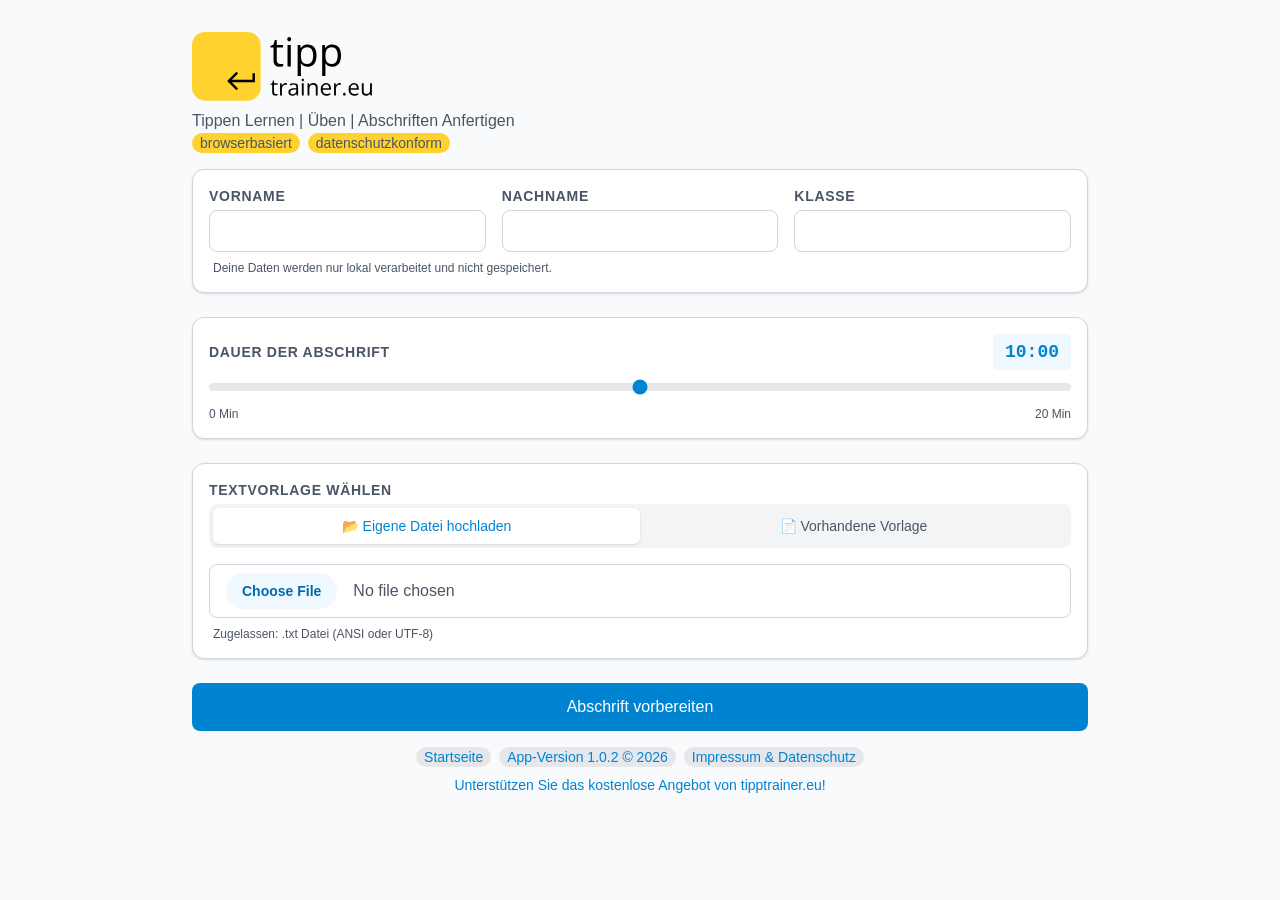
==== index.html @ 9e2c2aa9 "Release v1.0.2" ====
<!DOCTYPE html>
<html lang="de">
<head>
    <meta charset="UTF-8">
    <meta name="viewport" content="width=device-width, initial-scale=1.0">
    <title>tipptrainer.eu</title>
	<meta name="description" content="Tippen Lernen | Üben | Abschriften anfertigen - kostenlos, 100 % datenschutzkonform, ohne Anmeldung und direkt im Browser.">
    <link rel="canonical" href="https://tipptrainer.eu" />
    
    <!-- Favicons -->
    <link rel="icon" type="image/png" sizes="144x144" href="/favicon-144x144.png">
    <link rel="apple-touch-icon" sizes="180x180" href="/favicon-180x180.png">
    
    <!-- Eigene Stylesheets (mit Version-Tag zur Vermeidung von Caching-Problemen) -->
    <link rel="stylesheet" href="style.css?v=1.0.2">

    <!-- Konfiguration & Zentrale Logik -->
    <script src="config.js?v=1.0.2" defer></script>
    <script src="app.js?v=1.0.2" defer></script>
</head>
<body class="min-h-screen p-4 md:p-8 font-sans text-gray-600 bg-gray-50">

    <div class="max-w-4xl mx-auto">
        
        <!-- ==========================================
             DYNAMISCHER HEADER (injiziert via config.js)
             ========================================== -->
        <div id="app-header"></div>

        <!-- ==========================================
             1. SETUP-BEREICH (Dateneingabe & Vorlagenauswahl)
             ========================================== -->
        <section id="setup-section" class="no-print">
            <form id="setup-form" class="space-y-6">
                
                <!-- Schülerdaten -->
                <div class="mb-6 p-4 bg-white border border-gray-300 rounded-xl shadow-sm">
                    <div class="grid grid-cols-1 md:grid-cols-3 gap-4">
                        <div>
                            <label class="block mb-1 text-sm font-semibold uppercase tracking-wider text-gray-600" for="vorname">Vorname</label>
                            <input type="text" id="vorname" required class="w-full px-4 py-2 border border-gray-300 rounded-lg focus:outline-none focus:ring-2 focus:ring-sky-500">
                        </div>
                        <div>
                            <label class="block mb-1 text-sm font-semibold uppercase tracking-wider text-gray-600" for="nachname">Nachname</label>
                            <input type="text" id="nachname" required class="w-full px-4 py-2 border border-gray-300 rounded-lg focus:outline-none focus:ring-2 focus:ring-sky-500">
                        </div>
                        <div>
                            <label class="block mb-1 text-sm font-semibold uppercase tracking-wider text-gray-600" for="klasse">Klasse</label>
                            <input type="text" id="klasse" required class="w-full px-4 py-2 border border-gray-300 rounded-lg focus:outline-none focus:ring-2 focus:ring-sky-500">
                        </div>
                    </div>
                    <p class="mt-2 ml-1 text-xs text-gray-600">Deine Daten werden nur lokal verarbeitet und nicht gespeichert.</p>
                </div>

                <div class="mb-6 p-4 bg-white border border-gray-300 rounded-xl shadow-sm">
                    <!-- Slider für die Dauer -->
                    <div>
                        <div class="flex items-center justify-between mb-1">
                            <label class="block text-sm font-semibold uppercase tracking-wider text-gray-600" for="duration-slider">Dauer der Abschrift</label>
                            <span id="duration-display" class="px-3 py-1 font-mono text-lg font-bold text-sky-600 bg-sky-50 rounded">10:00</span>
                        </div>
                        <input type="range" id="duration-slider" min="0" max="1200" step="10" value="600" class="w-full h-2 bg-gray-200 accent-sky-600 rounded-lg appearance-none cursor-pointer">
                        <div class="flex justify-between mt-2 text-xs text-gray-600">
                            <span>0 Min</span>
                            <span>20 Min</span>
                        </div>
                    </div>
                </div>

                <div class="mb-6 p-4 bg-white border border-gray-300 rounded-xl shadow-sm">
                    <!-- Dateiauswahl (Upload oder Vorlage) -->
                    <div>
                        <label class="block mb-1 text-sm font-semibold uppercase tracking-wider text-gray-600">Textvorlage wählen</label>
                        
                        <!-- Tab-Navigation -->
                        <div class="flex mb-4 p-1 bg-gray-100 rounded-lg">
                            <label class="flex-1 text-center cursor-pointer">
                                <input type="radio" name="text-source" value="upload" class="peer hidden" checked>
                                <div class="px-4 py-2 text-sm font-medium text-gray-600 rounded-md transition-all peer-checked:text-sky-600 peer-checked:bg-white peer-checked:shadow-sm">
                                    📂 Eigene Datei hochladen
                                </div>
                            </label>
                            <label class="flex-1 text-center cursor-pointer">
                                <input type="radio" name="text-source" value="template" class="peer hidden">
                                <div class="px-4 py-2 text-sm font-medium text-gray-600 rounded-md transition-all peer-checked:text-sky-600 peer-checked:bg-white peer-checked:shadow-sm">
                                    📄 Vorhandene Vorlage
                                </div>
                            </label>
                        </div>

                        <!-- Upload Container -->
                        <div id="file-upload-container">
                            <input type="file" id="file-input" accept=".txt" required class="w-full px-4 py-2 border border-gray-300 rounded-lg cursor-pointer file:mr-4 file:px-4 file:py-2 file:text-sm file:font-semibold file:text-sky-700 file:bg-sky-50 file:border-0 file:rounded-full hover:file:bg-sky-100">
                            <p class="mt-2 ml-1 text-xs text-gray-600">Zugelassen: .txt Datei (ANSI oder UTF-8)</p>
                        </div>

                        <!-- Vorlagen Container -->
                        <div id="template-select-container" class="hidden">
                            <select id="template-select" class="w-full px-4 py-2 border border-gray-300 rounded-lg cursor-pointer focus:outline-none focus:ring-2 focus:ring-sky-500">
                                <!-- Optionen werden per JavaScript aus app.js befüllt -->
                            </select>
                        </div>
                    </div>
                </div>

                <!-- Start-Button -->
                <div>
                    <button type="submit" class="w-full py-3 font-medium text-white bg-sky-600 rounded-lg transition-colors hover:bg-sky-700">
                        Abschrift vorbereiten
                    </button>
                </div>
            </form>
        </section>


        <!-- ==========================================
             2. TEST-BEREICH (Eigentliche Abschrift)
             ========================================== -->
        <!-- MAXIMAL-HÖHE FÜR FULLSCREEN ANGEPASST: Nutzt die Bildschirmhöhe minus Body-Padding -->
        <section id="test-section" class="hidden flex flex-col h-[calc(100vh)] min-h-[500px] max-h-[1200px] py-2 no-print">
            
            <!-- Live-Statistik (Kopfzeile) -->
            <div class="flex flex-col md:flex-row items-center justify-between shrink-0 mb-3 p-3 bg-white border border-gray-300 rounded-xl shadow-sm">
                <div class="font-medium text-gray-600">
                    <span id="student-name-display" class="text-gray-600"></span> | Klasse: <span id="student-class-display" class="text-gray-600"></span>
                </div>
                <div class="flex space-x-6 mt-4 md:mt-0 text-lg">
                    <div class="px-4 py-1 bg-gray-100 rounded-lg">
                        Zeit: <span id="timer-display" class="font-mono font-bold text-sky-600">00:00</span>
                    </div>
                    <div class="px-4 py-1 bg-gray-100 rounded-lg">
                        Anschläge: <span id="live-anschlaege" class="font-mono font-bold text-green-600">0</span>
                    </div>
                </div>
            </div>

            <!-- KOMPLETTE FLEX-STRUKTUR: "min-h-0" zwingt Flexbox dazu, nicht zu "überlaufen" -->
            <div class="flex flex-col flex-1 gap-3 min-h-0">
                <!-- Originaltext Anzeige -->
                <div class="flex flex-col flex-1 min-h-0 p-4 bg-white border border-gray-300 rounded-xl shadow-sm">
                    <h2 class="shrink-0 mb-2 text-sm font-semibold uppercase tracking-wider text-gray-600">Abzuschreibender Text</h2>
                    <div id="original-text-display" class="flex-1 min-h-0 p-3 font-mono text-lg leading-relaxed text-gray-600 bg-gray-50 border border-gray-300 rounded-lg overflow-y-auto select-none pre-wrap">
                        <!-- Wird per JS dynamisch mit hervorgehobenen Zeichen befüllt -->
                    </div>
                </div>

                <!-- Eingabefeld & Steuerung -->
                <div class="flex flex-col flex-1 min-h-0 p-4 bg-white border border-gray-300 rounded-xl shadow-sm">
                    <h2 class="shrink-0 mb-2 text-sm font-semibold uppercase tracking-wider text-gray-600">Deine Eingabe</h2>
                    <textarea id="typing-area" class="flex-1 w-full min-h-0 p-3 font-mono text-lg leading-relaxed border border-gray-300 rounded-lg resize-none overflow-y-auto focus:outline-none focus:ring-2 focus:ring-sky-500" placeholder="Sobald du den ersten Buchstaben tippst, startet der Timer..." onpaste="return false;" ondrop="return false;" spellcheck="false"></textarea>
                </div>

                <div class="flex items-center justify-between shrink-0 min-h-[40px]">
                    <!-- Button: Neue Abschrift -->
                    <button type="button" onclick="handleNeueAbschriftClick()" class="inline-flex items-center gap-2 px-4 py-2 text-sm font-medium text-gray-600 bg-white border border-gray-300 rounded-lg shadow-sm transition-colors hover:text-sky-600 hover:border-sky-300">
                        <svg class="fill-current" xmlns="http://www.w3.org/2000/svg" height="24px" viewBox="0 -960 960 960" width="24px" fill="#000000"><path d="M480-160q-134 0-227-93t-93-227q0-134 93-227t227-93q69 0 132 28.5T720-690v-110h80v280H520v-80h168q-32-56-87.5-88T480-720q-100 0-170 70t-70 170q0 100 70 170t170 70q77 0 139-44t87-116h84q-28 106-114 173t-196 67Z"/></svg>
                        Neue Abschrift
                    </button>

                    <!-- Button: Vorzeitig beenden -->
                    <button type="button" id="btn-early-finish" onclick="handleEarlyFinishClick()" class="hidden inline-flex items-center gap-2 px-4 py-2 text-sm font-medium text-red-600 bg-red-50 border border-red-300 rounded-lg shadow-sm transition-colors hover:text-red-700 hover:bg-red-100">
                        Abschrift vorzeitig beenden
                        <svg class="fill-current" xmlns="http://www.w3.org/2000/svg" height="24px" viewBox="0 -960 960 960" width="24px" fill="#000000"><path d="M200-120q-33 0-56.5-23.5T120-200v-560q0-33 23.5-56.5T200-840h280v80H200v560h280v80H200Zm440-160-55-58 102-102H360v-80h327L585-622l55-58 200 200-200 200Z"/></svg>
                    </button>
                </div>
            </div>
        </section>


        <!-- ==========================================
             3. AUSWERTUNGS-BEREICH (Ergebnisse)
             ========================================== -->
        <section id="result-section" class="hidden">
            
            <div class="mb-6 p-4 bg-white border border-gray-300 rounded-xl shadow-sm">
                
                <!-- Auswertungs-Header (Web) -->
                <div class="flex items-center justify-between mb-4 no-print">
                    <h1 class="text-3xl font-light text-gray-600">Auswertung der Abschrift</h1>
                    <button type="button" onclick="window.print()" class="inline-flex items-center gap-2 px-4 py-2 text-sm font-medium text-white bg-sky-600 rounded-lg transition-colors hover:bg-sky-700">
                        <svg class="fill-current" xmlns="http://www.w3.org/2000/svg" height="24px" viewBox="0 -960 960 960" width="24px" fill="#000000"><path d="M640-640v-120H320v120h-80v-200h480v200h-80Zm-480 80h640-640Zm560 100q17 0 28.5-11.5T760-500q0-17-11.5-28.5T720-540q-17 0-28.5 11.5T680-500q0 17 11.5 28.5T720-460Zm-80 260v-160H320v160h320Zm80 80H240v-160H80v-240q0-51 35-85.5t85-34.5h560q51 0 85.5 34.5T880-520v240H720v160Zm80-240v-160q0-17-11.5-28.5T760-560H200q-17 0-28.5 11.5T160-520v160h80v-80h480v80h80Z"/></svg>
                        Drucken
                    </button>
                </div>
                
                <!-- Auswertungs-Header (Druck-optimiert) -->
                <h1 class="hidden text-3xl font-light text-gray-600 print-only">Auswertung Abschrift</h1>
                

                <!-- Meta-Daten (Name, Klasse, Datum) -->
                <div class="grid grid-cols-1 md:grid-cols-3 gap-4 mb-4 p-4 bg-gray-50 border border-gray-300 rounded-lg print-meta">
                    <div><span class="block text-xs uppercase text-gray-600">Name</span><span id="res-name" class="font-medium text-gray-600"></span></div>
                    <div><span class="block text-xs uppercase text-gray-600">Klasse</span><span id="res-klasse" class="font-medium text-gray-600"></span></div>
                    <div><span class="block text-xs uppercase text-gray-600">Datum</span><span id="res-datum" class="font-medium text-gray-600"></span></div>
                </div>

                <!-- Kennzahlen / Statistik -->
                <div class="grid grid-cols-2 md:grid-cols-5 gap-3 text-center print-stats">
                    <div class="flex flex-col justify-center p-3 bg-gray-50 border border-gray-300 rounded-lg">
                        <span class="block mb-1 text-[10px] font-semibold uppercase text-gray-600">Anschläge</span>
                        <span id="res-anschlaege" class="text-2xl font-bold text-gray-600">0</span>
                    </div>
                    <div class="flex flex-col justify-center p-3 bg-gray-50 border border-gray-300 rounded-lg">
                        <span class="block mb-1 text-[10px] font-semibold uppercase text-gray-600">Anschläge / Min</span>
                        <span id="res-apm" class="text-2xl font-bold text-gray-600">0</span>
                    </div>
                    <div class="flex flex-col justify-center p-3 bg-gray-50 border border-gray-300 rounded-lg">
                        <span class="block mb-1 text-[10px] font-semibold uppercase text-gray-600">Dauer</span>
                        <span id="res-dauer" class="text-2xl font-bold text-gray-600">00:00</span>
                    </div>
                    <div class="flex flex-col justify-center p-3 bg-red-50 border border-red-300 rounded-lg">
                        <span class="block mb-1 text-[10px] font-semibold uppercase text-red-800">Fehler</span>
                        <span id="res-fehler" class="text-2xl font-bold text-red-600">0</span>
                    </div>
                    <div class="flex flex-col justify-center p-3 bg-sky-50 border border-sky-300 rounded-lg">
                        <span class="block mb-1 text-[10px] font-semibold uppercase text-sky-800">Fehlerquotient</span>
                        <span id="res-quotient" class="text-2xl font-bold text-sky-600">0,000 %</span>
                    </div>
                </div>
            </div>

            <!-- Vergleichsansicht: Originaltext vs. Gewerteter Text -->
            <div class="mb-6 p-4 bg-white border border-gray-300 rounded-xl shadow-sm no-print">
                <h2 class="mb-2 text-xs font-semibold uppercase tracking-wider text-gray-600">Abzuschreibender Text (Original)</h2>
                <div id="res-original-text" class="h-56 p-4 font-mono text-lg leading-relaxed text-gray-600 bg-gray-50 border border-gray-300 rounded-lg overflow-y-auto select-none pre-wrap">
                    <!-- Wird per JS befüllt -->
                </div>
            </div>

            <div class="p-4 bg-white border border-gray-300 rounded-xl shadow-sm">
                <h2 class="mb-2 text-xs font-semibold uppercase tracking-wider text-gray-600">Gewerteter Text</h2>
                <div id="evaluated-text" class="mb-2 p-4 font-mono text-lg leading-relaxed text-gray-600 bg-white border border-gray-300 rounded-lg select-none pre-wrap">
                    <!-- Wird per JS befüllt (Levenshtein-Auswertung) -->
                </div>
                <div class="text-xs text-gray-600">
                    <span class="font-semibold">Fehlermarkierungen</span>
                    <ul class="list-disc list-inside">
                        <li>Falsches Zeichen (z. B. X): <span class="typed-error">X</span> (≙ max. 1 Fehler je Wort)</li>
                        <li>Falsches Zeichen im letzten Wort (z. B. X): <span class="typed-error-last-word">X</span> (≙ 0 Fehler; Anschlagszählung endet vor Fehler)</li>
                        <li>Auslassung: <span class="typed-error">^</span> (≙ max. 1 Fehler je Wort)</li>
                    </ul>
                </div>
            </div>
            
            <!-- Abschluss-Navigation -->
            <div class="flex justify-start mt-6 no-print">
                <button type="button" onclick="resetApp()" class="inline-flex items-center gap-2 px-4 py-2 text-sm font-medium text-gray-600 bg-white border border-gray-300 rounded-lg shadow-sm transition-colors hover:text-sky-600 hover:border-sky-300">
                    <svg class="fill-current" xmlns="http://www.w3.org/2000/svg" height="24px" viewBox="0 -960 960 960" width="24px" fill="#000000"><path d="M480-160q-134 0-227-93t-93-227q0-134 93-227t227-93q69 0 132 28.5T720-690v-110h80v280H520v-80h168q-32-56-87.5-88T480-720q-100 0-170 70t-70 170q0 100 70 170t170 70q77 0 139-44t87-116h84q-28 106-114 173t-196 67Z"/></svg>
                    Neue Abschrift
                </button>
            </div>
        </section>

        <!-- ==========================================
             DYNAMISCHER FOOTER (injiziert via config.js)
             ========================================== -->
        <div id="app-footer"></div>

    </div>

    <!-- ==========================================
         POPUP MODAL (Bestätigung bei Abbruch)
         ========================================== -->
    <div id="confirm-modal" class="hidden fixed inset-0 z-50 flex items-center justify-center bg-gray-900/50 no-print">
        <div class="w-full max-w-sm mx-4 p-6 bg-white border border-gray-300 rounded-xl shadow-lg">
            <h3 class="mb-6 text-center text-lg font-medium text-gray-600">Soll die Abschrift wirklich beendet werden?</h3>
            <div class="flex justify-center space-x-4">
                <button id="btn-confirm-yes" class="px-6 py-2 font-medium text-white bg-sky-600 rounded-lg transition-colors hover:bg-sky-700">Ja</button>
                <button id="btn-confirm-no" class="px-6 py-2 font-medium text-gray-600 bg-gray-100 rounded-lg transition-colors hover:bg-gray-200">Nein</button>
            </div>
        </div>
    </div>
</body>
</html>
---- style.css ----
/*! tailwindcss v4.3.3 | MIT License | https://tailwindcss.com */
@layer properties;
@layer theme, base, components, utilities;
@layer theme {
  :root, :host {
    --font-sans: -apple-system, BlinkMacSystemFont, 'Segoe UI', Roboto, 'Helvetica Neue', 'Noto Sans', Arial,
    sans-serif, 'Apple Color Emoji', 'Segoe UI Emoji', 'Segoe UI Symbol', 'Noto Color Emoji';
    --font-mono: ui-monospace, SFMono-Regular, Menlo, Monaco, Consolas, 'Liberation Mono', 'Courier New',
    monospace;
    --color-red-50: oklch(97.1% 0.013 17.38);
    --color-red-100: oklch(93.6% 0.032 17.717);
    --color-red-200: oklch(88.5% 0.062 18.334);
    --color-red-300: oklch(80.8% 0.114 19.571);
    --color-red-500: oklch(63.7% 0.237 25.331);
    --color-red-600: oklch(57.7% 0.245 27.325);
    --color-red-700: oklch(50.5% 0.213 27.518);
    --color-red-800: oklch(44.4% 0.177 26.899);
    --color-amber-300: oklch(87.9% 0.169 91.605);
    --color-green-600: oklch(62.7% 0.194 149.214);
    --color-sky-50: oklch(97.7% 0.013 236.62);
    --color-sky-100: oklch(95.1% 0.026 236.824);
    --color-sky-300: oklch(82.8% 0.111 230.318);
    --color-sky-500: oklch(68.5% 0.169 237.323);
    --color-sky-600: oklch(58.8% 0.158 241.966);
    --color-sky-700: oklch(50% 0.134 242.749);
    --color-sky-800: oklch(44.3% 0.11 240.79);
    --color-gray-50: oklch(98.5% 0.002 247.839);
    --color-gray-100: oklch(96.7% 0.003 264.542);
    --color-gray-200: oklch(92.8% 0.006 264.531);
    --color-gray-300: oklch(87.2% 0.01 258.338);
    --color-gray-400: oklch(70.7% 0.022 261.325);
    --color-gray-600: oklch(44.6% 0.03 256.802);
    --color-gray-700: oklch(37.3% 0.034 259.733);
    --color-gray-900: oklch(21% 0.034 264.665);
    --color-white: #fff;
    --spacing: 0.25rem;
    --container-sm: 24rem;
    --container-3xl: 48rem;
    --container-4xl: 56rem;
    --text-xs: 0.75rem;
    --text-xs--line-height: calc(1 / 0.75);
    --text-sm: 0.875rem;
    --text-sm--line-height: calc(1.25 / 0.875);
    --text-lg: 1.125rem;
    --text-lg--line-height: calc(1.75 / 1.125);
    --text-xl: 1.25rem;
    --text-xl--line-height: calc(1.75 / 1.25);
    --text-2xl: 1.5rem;
    --text-2xl--line-height: calc(2 / 1.5);
    --text-3xl: 1.875rem;
    --text-3xl--line-height: calc(2.25 / 1.875);
    --font-weight-light: 300;
    --font-weight-medium: 500;
    --font-weight-semibold: 600;
    --font-weight-bold: 700;
    --tracking-wider: 0.05em;
    --leading-tight: 1.25;
    --leading-relaxed: 1.625;
    --radius-md: 0.375rem;
    --radius-lg: 0.5rem;
    --radius-xl: 0.75rem;
    --default-transition-duration: 150ms;
    --default-transition-timing-function: cubic-bezier(0.4, 0, 0.2, 1);
    --default-font-family: var(--font-sans);
    --default-mono-font-family: var(--font-mono);
  }
}
@layer base {
  *, ::after, ::before, ::backdrop, ::file-selector-button {
    box-sizing: border-box;
    margin: 0;
    padding: 0;
    border: 0 solid;
  }
  html, :host {
    line-height: 1.5;
    -webkit-text-size-adjust: 100%;
    tab-size: 4;
    font-family: var(--default-font-family, -apple-system, BlinkMacSystemFont, 'Segoe UI', Roboto, 'Helvetica Neue', 'Noto Sans', Arial, sans-serif, 'Apple Color Emoji', 'Segoe UI Emoji', 'Segoe UI Symbol', 'Noto Color Emoji');
    font-feature-settings: var(--default-font-feature-settings, normal);
    font-variation-settings: var(--default-font-variation-settings, normal);
    -webkit-tap-highlight-color: transparent;
  }
  hr {
    height: 0;
    color: inherit;
    border-top-width: 1px;
  }
  abbr:where([title]) {
    -webkit-text-decoration: underline dotted;
    text-decoration: underline dotted;
  }
  h1, h2, h3, h4, h5, h6 {
    font-size: inherit;
    font-weight: inherit;
  }
  a {
    color: inherit;
    -webkit-text-decoration: inherit;
    text-decoration: inherit;
  }
  b, strong {
    font-weight: bolder;
  }
  code, kbd, samp, pre {
    font-family: var(--default-mono-font-family, ui-monospace, SFMono-Regular, Menlo, Monaco, Consolas, 'Liberation Mono', 'Courier New', monospace);
    font-feature-settings: var(--default-mono-font-feature-settings, normal);
    font-variation-settings: var(--default-mono-font-variation-settings, normal);
    font-size: 1em;
  }
  small {
    font-size: 80%;
  }
  sub, sup {
    font-size: 75%;
    line-height: 0;
    position: relative;
    vertical-align: baseline;
  }
  sub {
    bottom: -0.25em;
  }
  sup {
    top: -0.5em;
  }
  table {
    text-indent: 0;
    border-color: inherit;
    border-collapse: collapse;
  }
  :-moz-focusring:where(:not(iframe)) {
    outline: auto;
  }
  progress {
    vertical-align: baseline;
  }
  summary {
    display: list-item;
  }
  ol, ul, menu {
    list-style: none;
  }
  img, svg, video, canvas, audio, iframe, embed, object {
    display: block;
    vertical-align: middle;
  }
  img, video {
    max-width: 100%;
    height: auto;
  }
  button, input, select, optgroup, textarea, ::file-selector-button {
    font: inherit;
    font-feature-settings: inherit;
    font-variation-settings: inherit;
    letter-spacing: inherit;
    color: inherit;
    border-radius: 0;
    background-color: transparent;
    opacity: 1;
  }
  :where(select:is([multiple], [size])) optgroup {
    font-weight: bolder;
  }
  :where(select:is([multiple], [size])) optgroup option {
    padding-inline-start: 20px;
  }
  ::file-selector-button {
    margin-inline-end: 4px;
  }
  ::placeholder {
    opacity: 1;
  }
  @supports (not (-webkit-appearance: -apple-pay-button))  or (contain-intrinsic-size: 1px) {
    ::placeholder {
      color: currentcolor;
      @supports (color: color-mix(in lab, red, red)) {
        color: color-mix(in oklab, currentcolor 50%, transparent);
      }
    }
  }
  textarea {
    resize: vertical;
  }
  ::-webkit-search-decoration {
    -webkit-appearance: none;
  }
  ::-webkit-date-and-time-value {
    min-height: 1lh;
    text-align: inherit;
  }
  ::-webkit-datetime-edit {
    display: inline-flex;
  }
  ::-webkit-datetime-edit-fields-wrapper {
    padding: 0;
  }
  ::-webkit-datetime-edit, ::-webkit-datetime-edit-year-field, ::-webkit-datetime-edit-month-field, ::-webkit-datetime-edit-day-field, ::-webkit-datetime-edit-hour-field, ::-webkit-datetime-edit-minute-field, ::-webkit-datetime-edit-second-field, ::-webkit-datetime-edit-millisecond-field, ::-webkit-datetime-edit-meridiem-field {
    padding-block: 0;
  }
  ::-webkit-calendar-picker-indicator {
    line-height: 1;
  }
  :-moz-ui-invalid {
    box-shadow: none;
  }
  button, input:where([type='button'], [type='reset'], [type='submit']), ::file-selector-button {
    appearance: button;
  }
  ::-webkit-inner-spin-button, ::-webkit-outer-spin-button {
    height: auto;
  }
  [hidden]:where(:not([hidden='until-found'])) {
    display: none !important;
  }
}
@layer utilities {
  .absolute {
    position: absolute;
  }
  .fixed {
    position: fixed;
  }
  .inset-0 {
    inset: 0px;
  }
  .z-50 {
    z-index: 50;
  }
  .mx-4 {
    margin-inline: calc(var(--spacing) * 4);
  }
  .mx-auto {
    margin-inline: auto;
  }
  .mt-2 {
    margin-top: calc(var(--spacing) * 2);
  }
  .mt-4 {
    margin-top: calc(var(--spacing) * 4);
  }
  .mt-6 {
    margin-top: calc(var(--spacing) * 6);
  }
  .mb-1 {
    margin-bottom: var(--spacing);
  }
  .mb-2 {
    margin-bottom: calc(var(--spacing) * 2);
  }
  .mb-3 {
    margin-bottom: calc(var(--spacing) * 3);
  }
  .mb-4 {
    margin-bottom: calc(var(--spacing) * 4);
  }
  .mb-6 {
    margin-bottom: calc(var(--spacing) * 6);
  }
  .ml-1 {
    margin-left: var(--spacing);
  }
  .block {
    display: block;
  }
  .flex {
    display: flex;
  }
  .grid {
    display: grid;
  }
  .hidden {
    display: none;
  }
  .inline-flex {
    display: inline-flex;
  }
  .table {
    display: table;
  }
  .h-2 {
    height: calc(var(--spacing) * 2);
  }
  .h-56 {
    height: calc(var(--spacing) * 56);
  }
  .h-\[calc\(100vh\)\] {
    height: calc(100vh);
  }
  .max-h-\[1200px\] {
    max-height: 1200px;
  }
  .min-h-0 {
    min-height: 0px;
  }
  .min-h-\[40px\] {
    min-height: 40px;
  }
  .min-h-\[500px\] {
    min-height: 500px;
  }
  .min-h-screen {
    min-height: 100vh;
  }
  .w-45 {
    width: calc(var(--spacing) * 45);
  }
  .w-full {
    width: 100%;
  }
  .max-w-3xl {
    max-width: var(--container-3xl);
  }
  .max-w-4xl {
    max-width: var(--container-4xl);
  }
  .max-w-sm {
    max-width: var(--container-sm);
  }
  .flex-1 {
    flex: 1;
  }
  .shrink-0 {
    flex-shrink: 0;
  }
  .transform {
    transform: var(--tw-rotate-x,) var(--tw-rotate-y,) var(--tw-rotate-z,) var(--tw-skew-x,) var(--tw-skew-y,);
  }
  .cursor-pointer {
    cursor: pointer;
  }
  .resize-none {
    resize: none;
  }
  .list-inside {
    list-style-position: inside;
  }
  .list-disc {
    list-style-type: disc;
  }
  .appearance-none {
    appearance: none;
  }
  .grid-cols-1 {
    grid-template-columns: repeat(1, minmax(0, 1fr));
  }
  .grid-cols-2 {
    grid-template-columns: repeat(2, minmax(0, 1fr));
  }
  .flex-col {
    flex-direction: column;
  }
  .items-center {
    align-items: center;
  }
  .justify-between {
    justify-content: space-between;
  }
  .justify-center {
    justify-content: center;
  }
  .justify-start {
    justify-content: flex-start;
  }
  .gap-2 {
    gap: calc(var(--spacing) * 2);
  }
  .gap-3 {
    gap: calc(var(--spacing) * 3);
  }
  .gap-4 {
    gap: calc(var(--spacing) * 4);
  }
  :where(.space-y-1 > :not(:last-child)) {
    --tw-space-y-reverse: 0;
    margin-block-start: calc(var(--spacing) * var(--tw-space-y-reverse));
    margin-block-end: calc(var(--spacing) * calc(1 - var(--tw-space-y-reverse)));
  }
  :where(.space-y-6 > :not(:last-child)) {
    --tw-space-y-reverse: 0;
    margin-block-start: calc(calc(var(--spacing) * 6) * var(--tw-space-y-reverse));
    margin-block-end: calc(calc(var(--spacing) * 6) * calc(1 - var(--tw-space-y-reverse)));
  }
  :where(.space-x-4 > :not(:last-child)) {
    --tw-space-x-reverse: 0;
    margin-inline-start: calc(calc(var(--spacing) * 4) * var(--tw-space-x-reverse));
    margin-inline-end: calc(calc(var(--spacing) * 4) * calc(1 - var(--tw-space-x-reverse)));
  }
  :where(.space-x-6 > :not(:last-child)) {
    --tw-space-x-reverse: 0;
    margin-inline-start: calc(calc(var(--spacing) * 6) * var(--tw-space-x-reverse));
    margin-inline-end: calc(calc(var(--spacing) * 6) * calc(1 - var(--tw-space-x-reverse)));
  }
  .overflow-y-auto {
    overflow-y: auto;
  }
  .rounded {
    border-radius: 0.25rem;
  }
  .rounded-full {
    border-radius: calc(infinity * 1px);
  }
  .rounded-lg {
    border-radius: var(--radius-lg);
  }
  .rounded-md {
    border-radius: var(--radius-md);
  }
  .rounded-xl {
    border-radius: var(--radius-xl);
  }
  .border {
    border-style: var(--tw-border-style);
    border-width: 1px;
  }
  .border-t {
    border-top-style: var(--tw-border-style);
    border-top-width: 1px;
  }
  .border-b-2 {
    border-bottom-style: var(--tw-border-style);
    border-bottom-width: 2px;
  }
  .border-gray-300 {
    border-color: var(--color-gray-300);
  }
  .border-red-300 {
    border-color: var(--color-red-300);
  }
  .border-red-500 {
    border-color: var(--color-red-500);
  }
  .border-sky-300 {
    border-color: var(--color-sky-300);
  }
  .border-transparent {
    border-color: transparent;
  }
  .bg-amber-300 {
    background-color: var(--color-amber-300);
  }
  .bg-gray-50 {
    background-color: var(--color-gray-50);
  }
  .bg-gray-100 {
    background-color: var(--color-gray-100);
  }
  .bg-gray-200 {
    background-color: var(--color-gray-200);
  }
  .bg-gray-900\/50 {
    background-color: color-mix(in srgb, oklch(21% 0.034 264.665) 50%, transparent);
    @supports (color: color-mix(in lab, red, red)) {
      background-color: color-mix(in oklab, var(--color-gray-900) 50%, transparent);
    }
  }
  .bg-red-50 {
    background-color: var(--color-red-50);
  }
  .bg-red-200 {
    background-color: var(--color-red-200);
  }
  .bg-sky-50 {
    background-color: var(--color-sky-50);
  }
  .bg-sky-600 {
    background-color: var(--color-sky-600);
  }
  .bg-white {
    background-color: var(--color-white);
  }
  .fill-current {
    fill: currentcolor;
  }
  .p-1 {
    padding: var(--spacing);
  }
  .p-3 {
    padding: calc(var(--spacing) * 3);
  }
  .p-4 {
    padding: calc(var(--spacing) * 4);
  }
  .p-6 {
    padding: calc(var(--spacing) * 6);
  }
  .px-3 {
    padding-inline: calc(var(--spacing) * 3);
  }
  .px-4 {
    padding-inline: calc(var(--spacing) * 4);
  }
  .px-6 {
    padding-inline: calc(var(--spacing) * 6);
  }
  .py-1 {
    padding-block: var(--spacing);
  }
  .py-2 {
    padding-block: calc(var(--spacing) * 2);
  }
  .py-3 {
    padding-block: calc(var(--spacing) * 3);
  }
  .pt-4 {
    padding-top: calc(var(--spacing) * 4);
  }
  .pr-2 {
    padding-right: calc(var(--spacing) * 2);
  }
  .pl-2 {
    padding-left: calc(var(--spacing) * 2);
  }
  .pl-6 {
    padding-left: calc(var(--spacing) * 6);
  }
  .text-center {
    text-align: center;
  }
  .font-mono {
    font-family: var(--font-mono);
  }
  .font-sans {
    font-family: var(--font-sans);
  }
  .text-2xl {
    font-size: var(--text-2xl);
    line-height: var(--tw-leading, var(--text-2xl--line-height));
  }
  .text-3xl {
    font-size: var(--text-3xl);
    line-height: var(--tw-leading, var(--text-3xl--line-height));
  }
  .text-lg {
    font-size: var(--text-lg);
    line-height: var(--tw-leading, var(--text-lg--line-height));
  }
  .text-sm {
    font-size: var(--text-sm);
    line-height: var(--tw-leading, var(--text-sm--line-height));
  }
  .text-xs {
    font-size: var(--text-xs);
    line-height: var(--tw-leading, var(--text-xs--line-height));
  }
  .text-\[10px\] {
    font-size: 10px;
  }
  .leading-relaxed {
    --tw-leading: var(--leading-relaxed);
    line-height: var(--leading-relaxed);
  }
  .font-bold {
    --tw-font-weight: var(--font-weight-bold);
    font-weight: var(--font-weight-bold);
  }
  .font-light {
    --tw-font-weight: var(--font-weight-light);
    font-weight: var(--font-weight-light);
  }
  .font-medium {
    --tw-font-weight: var(--font-weight-medium);
    font-weight: var(--font-weight-medium);
  }
  .font-semibold {
    --tw-font-weight: var(--font-weight-semibold);
    font-weight: var(--font-weight-semibold);
  }
  .tracking-wider {
    --tw-tracking: var(--tracking-wider);
    letter-spacing: var(--tracking-wider);
  }
  .text-gray-400 {
    color: var(--color-gray-400);
  }
  .text-gray-600 {
    color: var(--color-gray-600);
  }
  .text-gray-700 {
    color: var(--color-gray-700);
  }
  .text-green-600 {
    color: var(--color-green-600);
  }
  .text-red-600 {
    color: var(--color-red-600);
  }
  .text-red-700 {
    color: var(--color-red-700);
  }
  .text-red-800 {
    color: var(--color-red-800);
  }
  .text-sky-600 {
    color: var(--color-sky-600);
  }
  .text-sky-800 {
    color: var(--color-sky-800);
  }
  .text-white {
    color: var(--color-white);
  }
  .uppercase {
    text-transform: uppercase;
  }
  .accent-sky-600 {
    accent-color: var(--color-sky-600);
  }
  .shadow-lg {
    --tw-shadow: 0 10px 15px -3px var(--tw-shadow-color, rgb(0 0 0 / 0.1)), 0 4px 6px -4px var(--tw-shadow-color, rgb(0 0 0 / 0.1));
    box-shadow: var(--tw-inset-shadow), var(--tw-inset-ring-shadow), var(--tw-ring-offset-shadow), var(--tw-ring-shadow), var(--tw-shadow);
  }
  .shadow-sm {
    --tw-shadow: 0 1px 3px 0 var(--tw-shadow-color, rgb(0 0 0 / 0.1)), 0 1px 2px -1px var(--tw-shadow-color, rgb(0 0 0 / 0.1));
    box-shadow: var(--tw-inset-shadow), var(--tw-inset-ring-shadow), var(--tw-ring-offset-shadow), var(--tw-ring-shadow), var(--tw-shadow);
  }
  .transition-all {
    transition-property: all;
    transition-timing-function: var(--tw-ease, var(--default-transition-timing-function));
    transition-duration: var(--tw-duration, var(--default-transition-duration));
  }
  .transition-colors {
    transition-property: color, background-color, border-color, outline-color, text-decoration-color, fill, stroke, --tw-gradient-from, --tw-gradient-via, --tw-gradient-to;
    transition-timing-function: var(--tw-ease, var(--default-transition-timing-function));
    transition-duration: var(--tw-duration, var(--default-transition-duration));
  }
  .select-none {
    -webkit-user-select: none;
    user-select: none;
  }
  .peer-checked\:bg-white:is(:where(.peer):checked ~ *) {
    background-color: var(--color-white);
  }
  .peer-checked\:text-sky-600:is(:where(.peer):checked ~ *) {
    color: var(--color-sky-600);
  }
  .peer-checked\:shadow-sm:is(:where(.peer):checked ~ *) {
    --tw-shadow: 0 1px 3px 0 var(--tw-shadow-color, rgb(0 0 0 / 0.1)), 0 1px 2px -1px var(--tw-shadow-color, rgb(0 0 0 / 0.1));
    box-shadow: var(--tw-inset-shadow), var(--tw-inset-ring-shadow), var(--tw-ring-offset-shadow), var(--tw-ring-shadow), var(--tw-shadow);
  }
  .file\:mr-4::file-selector-button {
    margin-right: calc(var(--spacing) * 4);
  }
  .file\:rounded-full::file-selector-button {
    border-radius: calc(infinity * 1px);
  }
  .file\:border-0::file-selector-button {
    border-style: var(--tw-border-style);
    border-width: 0px;
  }
  .file\:bg-sky-50::file-selector-button {
    background-color: var(--color-sky-50);
  }
  .file\:px-4::file-selector-button {
    padding-inline: calc(var(--spacing) * 4);
  }
  .file\:py-2::file-selector-button {
    padding-block: calc(var(--spacing) * 2);
  }
  .file\:text-sm::file-selector-button {
    font-size: var(--text-sm);
    line-height: var(--tw-leading, var(--text-sm--line-height));
  }
  .file\:font-semibold::file-selector-button {
    --tw-font-weight: var(--font-weight-semibold);
    font-weight: var(--font-weight-semibold);
  }
  .file\:text-sky-700::file-selector-button {
    color: var(--color-sky-700);
  }
  @media (hover: hover) {
    .hover\:border-sky-300:hover {
      border-color: var(--color-sky-300);
    }
    .hover\:bg-gray-200:hover {
      background-color: var(--color-gray-200);
    }
    .hover\:bg-gray-300:hover {
      background-color: var(--color-gray-300);
    }
    .hover\:bg-red-100:hover {
      background-color: var(--color-red-100);
    }
    .hover\:bg-sky-700:hover {
      background-color: var(--color-sky-700);
    }
    .hover\:text-red-700:hover {
      color: var(--color-red-700);
    }
    .hover\:text-sky-600:hover {
      color: var(--color-sky-600);
    }
    .hover\:text-sky-800:hover {
      color: var(--color-sky-800);
    }
    .hover\:underline:hover {
      text-decoration-line: underline;
    }
    .hover\:file\:bg-sky-100:hover::file-selector-button {
      background-color: var(--color-sky-100);
    }
  }
  .focus\:ring-2:focus {
    --tw-ring-shadow: var(--tw-ring-inset,) 0 0 0 calc(2px + var(--tw-ring-offset-width)) var(--tw-ring-color, currentcolor);
    box-shadow: var(--tw-inset-shadow), var(--tw-inset-ring-shadow), var(--tw-ring-offset-shadow), var(--tw-ring-shadow), var(--tw-shadow);
  }
  .focus\:ring-sky-500:focus {
    --tw-ring-color: var(--color-sky-500);
  }
  .focus\:outline-none:focus {
    --tw-outline-style: none;
    outline-style: none;
  }
  @media (width >= 48rem) {
    .md\:mt-0 {
      margin-top: 0px;
    }
    .md\:grid-cols-3 {
      grid-template-columns: repeat(3, minmax(0, 1fr));
    }
    .md\:grid-cols-5 {
      grid-template-columns: repeat(5, minmax(0, 1fr));
    }
    .md\:flex-row {
      flex-direction: row;
    }
    .md\:p-8 {
      padding: calc(var(--spacing) * 8);
    }
    .md\:p-10 {
      padding: calc(var(--spacing) * 10);
    }
  }
}
.pre-wrap {
  white-space: pre-wrap;
  word-wrap: break-word;
}
.typed-error {
  background-color: #fca5a5;
  color: #7f1d1d;
  text-decoration: underline;
  text-decoration-style: solid;
  text-underline-offset: 3px;
  text-decoration-skip-ink: none;
  border-radius: 2px;
}
.typed-missing {
  display: inline-block;
  width: 5px;
  height: 1em;
  background-color: #ef4444;
  margin: 0 2px;
  vertical-align: bottom;
  border-radius: 2px;
}
.typed-error-last-word {
  background-color: #00a63e;
  color: #7f1d1d;
  text-decoration: overline;
  text-decoration-style: solid;
  text-decoration-skip-ink: none;
  border-radius: 2px;
}
@media print {
  @page {
    margin: 1.5cm;
  }
  html, body {
    background-color: white !important;
    font-size: 11pt;
    height: auto !important;
    min-height: 0 !important;
    padding: 0 !important;
    margin: 0 !important;
  }
  .no-print {
    display: none !important;
  }
  .print-only {
    display: block !important;
  }
  #result-section {
    display: block !important;
    box-shadow: none !important;
    border: none !important;
    padding: 0 !important;
  }
  .print-meta {
    display: flex !important;
    justify-content: space-between !important;
    margin-bottom: 1rem !important;
    padding: 0.5rem !important;
    background: none !important;
  }
  .print-meta div span:first-child {
    font-size: 0.65rem;
  }
  .print-meta div span:last-child {
    font-size: 0.95rem;
    font-weight: bold;
  }
  .print-stats {
    display: flex !important;
    justify-content: space-between !important;
    gap: 0.5rem !important;
  }
  .print-stats > div {
    flex: 1;
    padding: 0.5rem !important;
    border: 1px solid #e5e7eb !important;
    border-radius: 4px !important;
    background: none !important;
  }
  .print-stats span:first-child {
    font-size: 0.60rem !important;
  }
  .print-stats span:last-child {
    font-size: 1.15rem !important;
  }
  #evaluated-text {
    font-size: 9.5pt !important;
    line-height: 1.4 !important;
    padding: 1rem !important;
    border: 1px solid #e5e7eb !important;
  }
  h1 {
    font-size: 1.5rem !important;
    margin-bottom: 1rem !important;
  }
  .typed-error {
    background-color: transparent !important;
    color: #000 !important;
    font-weight: bold !important;
    text-decoration: underline solid #000 !important;
    text-underline-offset: 3px !important;
    text-decoration-skip-ink: none !important;
  }
  .typed-missing {
    background-color: #000 !important;
    width: 8px !important;
    border: 1px solid #000 !important;
  }
  .typed-error-last-word {
    background-color: transparent !important;
    color: #000 !important;
    font-weight: bold !important;
    text-decoration: overline solid #000 !important;
    text-decoration-skip-ink: none !important;
  }
}
@property --tw-rotate-x {
  syntax: "*";
  inherits: false;
}
@property --tw-rotate-y {
  syntax: "*";
  inherits: false;
}
@property --tw-rotate-z {
  syntax: "*";
  inherits: false;
}
@property --tw-skew-x {
  syntax: "*";
  inherits: false;
}
@property --tw-skew-y {
  syntax: "*";
  inherits: false;
}
@property --tw-space-y-reverse {
  syntax: "*";
  inherits: false;
  initial-value: 0;
}
@property --tw-space-x-reverse {
  syntax: "*";
  inherits: false;
  initial-value: 0;
}
@property --tw-border-style {
  syntax: "*";
  inherits: false;
  initial-value: solid;
}
@property --tw-leading {
  syntax: "*";
  inherits: false;
}
@property --tw-font-weight {
  syntax: "*";
  inherits: false;
}
@property --tw-tracking {
  syntax: "*";
  inherits: false;
}
@property --tw-shadow {
  syntax: "*";
  inherits: false;
  initial-value: 0 0 #0000;
}
@property --tw-shadow-color {
  syntax: "*";
  inherits: false;
}
@property --tw-shadow-alpha {
  syntax: "<percentage>";
  inherits: false;
  initial-value: 100%;
}
@property --tw-inset-shadow {
  syntax: "*";
  inherits: false;
  initial-value: 0 0 #0000;
}
@property --tw-inset-shadow-color {
  syntax: "*";
  inherits: false;
}
@property --tw-inset-shadow-alpha {
  syntax: "<percentage>";
  inherits: false;
  initial-value: 100%;
}
@property --tw-ring-color {
  syntax: "*";
  inherits: false;
}
@property --tw-ring-shadow {
  syntax: "*";
  inherits: false;
  initial-value: 0 0 #0000;
}
@property --tw-inset-ring-color {
  syntax: "*";
  inherits: false;
}
@property --tw-inset-ring-shadow {
  syntax: "*";
  inherits: false;
  initial-value: 0 0 #0000;
}
@property --tw-ring-inset {
  syntax: "*";
  inherits: false;
}
@property --tw-ring-offset-width {
  syntax: "<length>";
  inherits: false;
  initial-value: 0px;
}
@property --tw-ring-offset-color {
  syntax: "*";
  inherits: false;
  initial-value: #fff;
}
@property --tw-ring-offset-shadow {
  syntax: "*";
  inherits: false;
  initial-value: 0 0 #0000;
}
@layer properties {
  @supports ((-webkit-hyphens: none) and (not (margin-trim: inline))) or ((-moz-orient: inline) and (not (color:rgb(from red r g b)))) {
    *, ::before, ::after, ::backdrop {
      --tw-rotate-x: initial;
      --tw-rotate-y: initial;
      --tw-rotate-z: initial;
      --tw-skew-x: initial;
      --tw-skew-y: initial;
      --tw-space-y-reverse: 0;
      --tw-space-x-reverse: 0;
      --tw-border-style: solid;
      --tw-leading: initial;
      --tw-font-weight: initial;
      --tw-tracking: initial;
      --tw-shadow: 0 0 #0000;
      --tw-shadow-color: initial;
      --tw-shadow-alpha: 100%;
      --tw-inset-shadow: 0 0 #0000;
      --tw-inset-shadow-color: initial;
      --tw-inset-shadow-alpha: 100%;
      --tw-ring-color: initial;
      --tw-ring-shadow: 0 0 #0000;
      --tw-inset-ring-color: initial;
      --tw-inset-ring-shadow: 0 0 #0000;
      --tw-ring-inset: initial;
      --tw-ring-offset-width: 0px;
      --tw-ring-offset-color: #fff;
      --tw-ring-offset-shadow: 0 0 #0000;
    }
  }
}
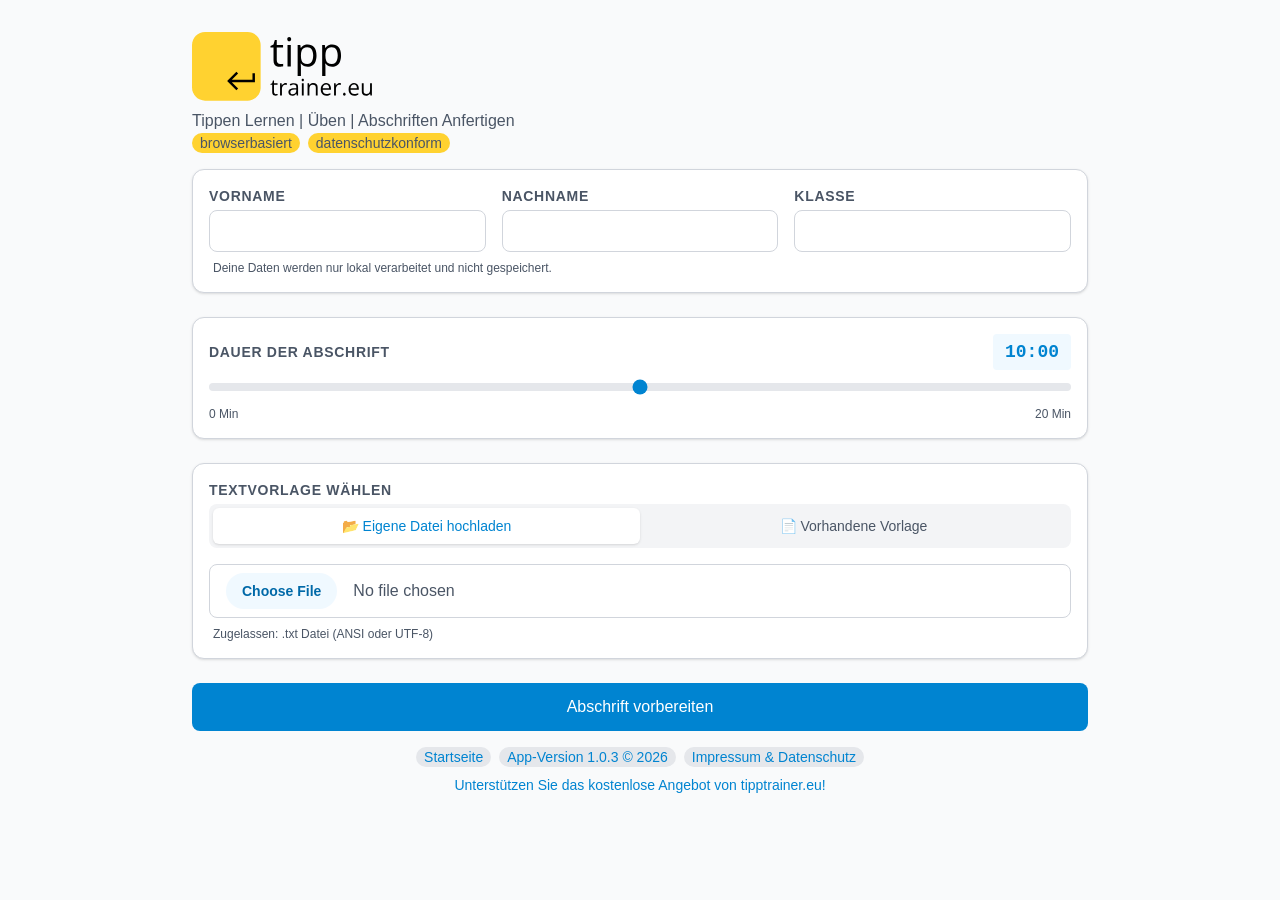
==== commit 13fe8ab8: "Release v1.0.3: Neue Variablen in der config.js, Update-Meldung bei neuer Version im Github-Repsitor" ====
--- a/index.html
+++ b/index.html
@@ -11,12 +11,12 @@
     <link rel="icon" type="image/png" sizes="144x144" href="/favicon-144x144.png">
     <link rel="apple-touch-icon" sizes="180x180" href="/favicon-180x180.png">
     
-    <!-- Eigene Stylesheets (mit Version-Tag zur Vermeidung von Caching-Problemen) -->
-    <link rel="stylesheet" href="style.css?v=1.0.2">
+    <!-- Eigene Stylesheets -->
+    <link rel="stylesheet" href="style.css">
 
     <!-- Konfiguration & Zentrale Logik -->
-    <script src="config.js?v=1.0.2" defer></script>
-    <script src="app.js?v=1.0.2" defer></script>
+    <script src="config.js" defer></script>
+    <script src="app.js" defer></script>
 </head>
 <body class="min-h-screen p-4 md:p-8 font-sans text-gray-600 bg-gray-50">
 
--- a/style.css
+++ b/style.css
@@ -43,8 +43,6 @@
     --text-sm--line-height: calc(1.25 / 0.875);
     --text-lg: 1.125rem;
     --text-lg--line-height: calc(1.75 / 1.125);
-    --text-xl: 1.25rem;
-    --text-xl--line-height: calc(1.75 / 1.25);
     --text-2xl: 1.5rem;
     --text-2xl--line-height: calc(2 / 1.5);
     --text-3xl: 1.875rem;
@@ -54,7 +52,6 @@
     --font-weight-semibold: 600;
     --font-weight-bold: 700;
     --tracking-wider: 0.05em;
-    --leading-tight: 1.25;
     --leading-relaxed: 1.625;
     --radius-md: 0.375rem;
     --radius-lg: 0.5rem;
@@ -280,6 +277,9 @@
   .h-2 {
     height: calc(var(--spacing) * 2);
   }
+  .h-4 {
+    height: calc(var(--spacing) * 4);
+  }
   .h-56 {
     height: calc(var(--spacing) * 56);
   }
@@ -300,6 +300,9 @@
   }
   .min-h-screen {
     min-height: 100vh;
+  }
+  .w-4 {
+    width: calc(var(--spacing) * 4);
   }
   .w-45 {
     width: calc(var(--spacing) * 45);
@@ -412,10 +415,6 @@
     border-style: var(--tw-border-style);
     border-width: 1px;
   }
-  .border-t {
-    border-top-style: var(--tw-border-style);
-    border-top-width: 1px;
-  }
   .border-b-2 {
     border-bottom-style: var(--tw-border-style);
     border-bottom-width: 2px;
@@ -459,6 +458,9 @@
   .bg-red-200 {
     background-color: var(--color-red-200);
   }
+  .bg-red-600 {
+    background-color: var(--color-red-600);
+  }
   .bg-sky-50 {
     background-color: var(--color-sky-50);
   }
@@ -500,9 +502,6 @@
   }
   .py-3 {
     padding-block: calc(var(--spacing) * 3);
-  }
-  .pt-4 {
-    padding-top: calc(var(--spacing) * 4);
   }
   .pr-2 {
     padding-right: calc(var(--spacing) * 2);
@@ -679,6 +678,9 @@
     }
     .hover\:bg-red-100:hover {
       background-color: var(--color-red-100);
+    }
+    .hover\:bg-red-700:hover {
+      background-color: var(--color-red-700);
     }
     .hover\:bg-sky-700:hover {
       background-color: var(--color-sky-700);
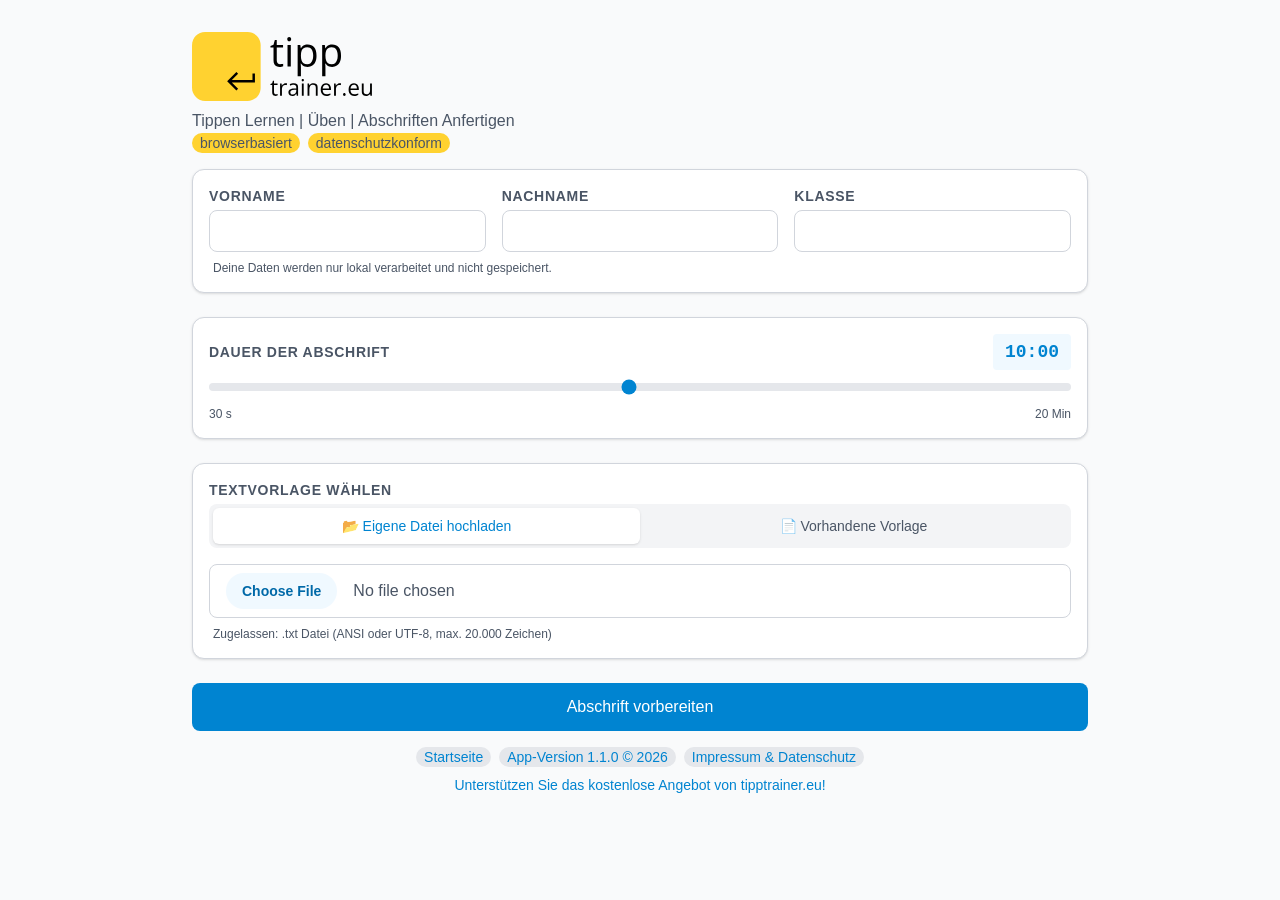
==== commit f814f7dc: "Release v1.1.0: Architektur-Refactoring, Anti-Cheat-Härtung, Band-DP & Bugfixes - Architektur & Test" ====
--- a/index.html
+++ b/index.html
@@ -3,8 +3,8 @@
 <head>
     <meta charset="UTF-8">
     <meta name="viewport" content="width=device-width, initial-scale=1.0">
-    <title>tipptrainer.eu</title>
-	<meta name="description" content="Tippen Lernen | Üben | Abschriften anfertigen - kostenlos, 100 % datenschutzkonform, ohne Anmeldung und direkt im Browser.">
+    <title>tipptrainer.eu – Tippen lernen, üben &amp; Abschriften anfertigen</title>
+    <meta name="description" content="Kostenloser 10-Finger-Tipptrainer für Schule und Unterricht: Tippen lernen, üben und prüfungskonforme Abschriften anfertigen – 100 % datenschutzkonform und direkt im Browser.">
     <link rel="canonical" href="https://tipptrainer.eu" />
     
     <!-- Favicons -->
@@ -16,6 +16,7 @@
 
     <!-- Konfiguration & Zentrale Logik -->
     <script src="config.js" defer></script>
+    <script src="evaluation.js" defer></script>
     <script src="app.js" defer></script>
 </head>
 <body class="min-h-screen p-4 md:p-8 font-sans text-gray-600 bg-gray-50">
@@ -59,9 +60,9 @@
                             <label class="block text-sm font-semibold uppercase tracking-wider text-gray-600" for="duration-slider">Dauer der Abschrift</label>
                             <span id="duration-display" class="px-3 py-1 font-mono text-lg font-bold text-sky-600 bg-sky-50 rounded">10:00</span>
                         </div>
-                        <input type="range" id="duration-slider" min="0" max="1200" step="10" value="600" class="w-full h-2 bg-gray-200 accent-sky-600 rounded-lg appearance-none cursor-pointer">
+                        <input type="range" id="duration-slider" min="30" max="1200" step="10" value="600" class="w-full h-2 bg-gray-200 accent-sky-600 rounded-lg appearance-none cursor-pointer">
                         <div class="flex justify-between mt-2 text-xs text-gray-600">
-                            <span>0 Min</span>
+                            <span>30 s</span>
                             <span>20 Min</span>
                         </div>
                     </div>
@@ -91,7 +92,7 @@
                         <!-- Upload Container -->
                         <div id="file-upload-container">
                             <input type="file" id="file-input" accept=".txt" required class="w-full px-4 py-2 border border-gray-300 rounded-lg cursor-pointer file:mr-4 file:px-4 file:py-2 file:text-sm file:font-semibold file:text-sky-700 file:bg-sky-50 file:border-0 file:rounded-full hover:file:bg-sky-100">
-                            <p class="mt-2 ml-1 text-xs text-gray-600">Zugelassen: .txt Datei (ANSI oder UTF-8)</p>
+                            <p class="mt-2 ml-1 text-xs text-gray-600">Zugelassen: .txt Datei (ANSI oder UTF-8, max. 20.000 Zeichen)</p>
                         </div>
 
                         <!-- Vorlagen Container -->
@@ -116,8 +117,8 @@
         <!-- ==========================================
              2. TEST-BEREICH (Eigentliche Abschrift)
              ========================================== -->
-        <!-- MAXIMAL-HÖHE FÜR FULLSCREEN ANGEPASST: Nutzt die Bildschirmhöhe minus Body-Padding -->
-        <section id="test-section" class="hidden flex flex-col h-[calc(100vh)] min-h-[500px] max-h-[1200px] py-2 no-print">
+        <!-- MAXIMAL-HÖHE FÜR FULLSCREEN ANGEPASST: Nutzt die dynamische Viewport-Höhe (100dvh) -->
+        <section id="test-section" class="hidden flex flex-col h-dvh min-h-[500px] max-h-[1200px] py-2 no-print">
             
             <!-- Live-Statistik (Kopfzeile) -->
             <div class="flex flex-col md:flex-row items-center justify-between shrink-0 mb-3 p-3 bg-white border border-gray-300 rounded-xl shadow-sm">
@@ -147,7 +148,7 @@
                 <!-- Eingabefeld & Steuerung -->
                 <div class="flex flex-col flex-1 min-h-0 p-4 bg-white border border-gray-300 rounded-xl shadow-sm">
                     <h2 class="shrink-0 mb-2 text-sm font-semibold uppercase tracking-wider text-gray-600">Deine Eingabe</h2>
-                    <textarea id="typing-area" class="flex-1 w-full min-h-0 p-3 font-mono text-lg leading-relaxed border border-gray-300 rounded-lg resize-none overflow-y-auto focus:outline-none focus:ring-2 focus:ring-sky-500" placeholder="Sobald du den ersten Buchstaben tippst, startet der Timer..." onpaste="return false;" ondrop="return false;" spellcheck="false"></textarea>
+                    <textarea id="typing-area" class="flex-1 w-full min-h-0 p-3 font-mono text-lg leading-relaxed border border-gray-300 rounded-lg resize-none overflow-y-auto focus:outline-none focus:ring-2 focus:ring-sky-500" placeholder="Sobald du den ersten Buchstaben tippst, startet der Timer..." onpaste="return false;" ondrop="return false;" spellcheck="false" autocorrect="off" autocapitalize="off" autocomplete="off" data-gramm="false"></textarea>
                 </div>
 
                 <div class="flex items-center justify-between shrink-0 min-h-[40px]">
@@ -158,7 +159,7 @@
                     </button>
 
                     <!-- Button: Vorzeitig beenden -->
-                    <button type="button" id="btn-early-finish" onclick="handleEarlyFinishClick()" class="hidden inline-flex items-center gap-2 px-4 py-2 text-sm font-medium text-red-600 bg-red-50 border border-red-300 rounded-lg shadow-sm transition-colors hover:text-red-700 hover:bg-red-100">
+                    <button type="button" id="btn-early-finish" onclick="handleEarlyFinishClick()" class="hidden items-center gap-2 px-4 py-2 text-sm font-medium text-red-600 bg-red-50 border border-red-300 rounded-lg shadow-sm transition-colors hover:text-red-700 hover:bg-red-100">
                         Abschrift vorzeitig beenden
                         <svg class="fill-current" xmlns="http://www.w3.org/2000/svg" height="24px" viewBox="0 -960 960 960" width="24px" fill="#000000"><path d="M200-120q-33 0-56.5-23.5T120-200v-560q0-33 23.5-56.5T200-840h280v80H200v560h280v80H200Zm440-160-55-58 102-102H360v-80h327L585-622l55-58 200 200-200 200Z"/></svg>
                     </button>
@@ -261,12 +262,12 @@
     <!-- ==========================================
          POPUP MODAL (Bestätigung bei Abbruch)
          ========================================== -->
-    <div id="confirm-modal" class="hidden fixed inset-0 z-50 flex items-center justify-center bg-gray-900/50 no-print">
+    <div id="confirm-modal" role="dialog" aria-modal="true" aria-labelledby="confirm-modal-title" class="hidden fixed inset-0 z-50 flex items-center justify-center bg-gray-900/50 no-print">
         <div class="w-full max-w-sm mx-4 p-6 bg-white border border-gray-300 rounded-xl shadow-lg">
-            <h3 class="mb-6 text-center text-lg font-medium text-gray-600">Soll die Abschrift wirklich beendet werden?</h3>
+            <h3 id="confirm-modal-title" class="mb-6 text-center text-lg font-medium text-gray-600">Soll die Abschrift wirklich beendet werden?</h3>
             <div class="flex justify-center space-x-4">
-                <button id="btn-confirm-yes" class="px-6 py-2 font-medium text-white bg-sky-600 rounded-lg transition-colors hover:bg-sky-700">Ja</button>
-                <button id="btn-confirm-no" class="px-6 py-2 font-medium text-gray-600 bg-gray-100 rounded-lg transition-colors hover:bg-gray-200">Nein</button>
+                <button type="button" id="btn-confirm-yes" class="px-6 py-2 font-medium text-white bg-sky-600 rounded-lg transition-colors hover:bg-sky-700">Ja</button>
+                <button type="button" id="btn-confirm-no" class="px-6 py-2 font-medium text-gray-600 bg-gray-100 rounded-lg transition-colors hover:bg-gray-200">Nein</button>
             </div>
         </div>
     </div>
--- a/style.css
+++ b/style.css
@@ -1,995 +1,2 @@
 /*! tailwindcss v4.3.3 | MIT License | https://tailwindcss.com */
-@layer properties;
-@layer theme, base, components, utilities;
-@layer theme {
-  :root, :host {
-    --font-sans: -apple-system, BlinkMacSystemFont, 'Segoe UI', Roboto, 'Helvetica Neue', 'Noto Sans', Arial,
-    sans-serif, 'Apple Color Emoji', 'Segoe UI Emoji', 'Segoe UI Symbol', 'Noto Color Emoji';
-    --font-mono: ui-monospace, SFMono-Regular, Menlo, Monaco, Consolas, 'Liberation Mono', 'Courier New',
-    monospace;
-    --color-red-50: oklch(97.1% 0.013 17.38);
-    --color-red-100: oklch(93.6% 0.032 17.717);
-    --color-red-200: oklch(88.5% 0.062 18.334);
-    --color-red-300: oklch(80.8% 0.114 19.571);
-    --color-red-500: oklch(63.7% 0.237 25.331);
-    --color-red-600: oklch(57.7% 0.245 27.325);
-    --color-red-700: oklch(50.5% 0.213 27.518);
-    --color-red-800: oklch(44.4% 0.177 26.899);
-    --color-amber-300: oklch(87.9% 0.169 91.605);
-    --color-green-600: oklch(62.7% 0.194 149.214);
-    --color-sky-50: oklch(97.7% 0.013 236.62);
-    --color-sky-100: oklch(95.1% 0.026 236.824);
-    --color-sky-300: oklch(82.8% 0.111 230.318);
-    --color-sky-500: oklch(68.5% 0.169 237.323);
-    --color-sky-600: oklch(58.8% 0.158 241.966);
-    --color-sky-700: oklch(50% 0.134 242.749);
-    --color-sky-800: oklch(44.3% 0.11 240.79);
-    --color-gray-50: oklch(98.5% 0.002 247.839);
-    --color-gray-100: oklch(96.7% 0.003 264.542);
-    --color-gray-200: oklch(92.8% 0.006 264.531);
-    --color-gray-300: oklch(87.2% 0.01 258.338);
-    --color-gray-400: oklch(70.7% 0.022 261.325);
-    --color-gray-600: oklch(44.6% 0.03 256.802);
-    --color-gray-700: oklch(37.3% 0.034 259.733);
-    --color-gray-900: oklch(21% 0.034 264.665);
-    --color-white: #fff;
-    --spacing: 0.25rem;
-    --container-sm: 24rem;
-    --container-3xl: 48rem;
-    --container-4xl: 56rem;
-    --text-xs: 0.75rem;
-    --text-xs--line-height: calc(1 / 0.75);
-    --text-sm: 0.875rem;
-    --text-sm--line-height: calc(1.25 / 0.875);
-    --text-lg: 1.125rem;
-    --text-lg--line-height: calc(1.75 / 1.125);
-    --text-2xl: 1.5rem;
-    --text-2xl--line-height: calc(2 / 1.5);
-    --text-3xl: 1.875rem;
-    --text-3xl--line-height: calc(2.25 / 1.875);
-    --font-weight-light: 300;
-    --font-weight-medium: 500;
-    --font-weight-semibold: 600;
-    --font-weight-bold: 700;
-    --tracking-wider: 0.05em;
-    --leading-relaxed: 1.625;
-    --radius-md: 0.375rem;
-    --radius-lg: 0.5rem;
-    --radius-xl: 0.75rem;
-    --default-transition-duration: 150ms;
-    --default-transition-timing-function: cubic-bezier(0.4, 0, 0.2, 1);
-    --default-font-family: var(--font-sans);
-    --default-mono-font-family: var(--font-mono);
-  }
-}
-@layer base {
-  *, ::after, ::before, ::backdrop, ::file-selector-button {
-    box-sizing: border-box;
-    margin: 0;
-    padding: 0;
-    border: 0 solid;
-  }
-  html, :host {
-    line-height: 1.5;
-    -webkit-text-size-adjust: 100%;
-    tab-size: 4;
-    font-family: var(--default-font-family, -apple-system, BlinkMacSystemFont, 'Segoe UI', Roboto, 'Helvetica Neue', 'Noto Sans', Arial, sans-serif, 'Apple Color Emoji', 'Segoe UI Emoji', 'Segoe UI Symbol', 'Noto Color Emoji');
-    font-feature-settings: var(--default-font-feature-settings, normal);
-    font-variation-settings: var(--default-font-variation-settings, normal);
-    -webkit-tap-highlight-color: transparent;
-  }
-  hr {
-    height: 0;
-    color: inherit;
-    border-top-width: 1px;
-  }
-  abbr:where([title]) {
-    -webkit-text-decoration: underline dotted;
-    text-decoration: underline dotted;
-  }
-  h1, h2, h3, h4, h5, h6 {
-    font-size: inherit;
-    font-weight: inherit;
-  }
-  a {
-    color: inherit;
-    -webkit-text-decoration: inherit;
-    text-decoration: inherit;
-  }
-  b, strong {
-    font-weight: bolder;
-  }
-  code, kbd, samp, pre {
-    font-family: var(--default-mono-font-family, ui-monospace, SFMono-Regular, Menlo, Monaco, Consolas, 'Liberation Mono', 'Courier New', monospace);
-    font-feature-settings: var(--default-mono-font-feature-settings, normal);
-    font-variation-settings: var(--default-mono-font-variation-settings, normal);
-    font-size: 1em;
-  }
-  small {
-    font-size: 80%;
-  }
-  sub, sup {
-    font-size: 75%;
-    line-height: 0;
-    position: relative;
-    vertical-align: baseline;
-  }
-  sub {
-    bottom: -0.25em;
-  }
-  sup {
-    top: -0.5em;
-  }
-  table {
-    text-indent: 0;
-    border-color: inherit;
-    border-collapse: collapse;
-  }
-  :-moz-focusring:where(:not(iframe)) {
-    outline: auto;
-  }
-  progress {
-    vertical-align: baseline;
-  }
-  summary {
-    display: list-item;
-  }
-  ol, ul, menu {
-    list-style: none;
-  }
-  img, svg, video, canvas, audio, iframe, embed, object {
-    display: block;
-    vertical-align: middle;
-  }
-  img, video {
-    max-width: 100%;
-    height: auto;
-  }
-  button, input, select, optgroup, textarea, ::file-selector-button {
-    font: inherit;
-    font-feature-settings: inherit;
-    font-variation-settings: inherit;
-    letter-spacing: inherit;
-    color: inherit;
-    border-radius: 0;
-    background-color: transparent;
-    opacity: 1;
-  }
-  :where(select:is([multiple], [size])) optgroup {
-    font-weight: bolder;
-  }
-  :where(select:is([multiple], [size])) optgroup option {
-    padding-inline-start: 20px;
-  }
-  ::file-selector-button {
-    margin-inline-end: 4px;
-  }
-  ::placeholder {
-    opacity: 1;
-  }
-  @supports (not (-webkit-appearance: -apple-pay-button))  or (contain-intrinsic-size: 1px) {
-    ::placeholder {
-      color: currentcolor;
-      @supports (color: color-mix(in lab, red, red)) {
-        color: color-mix(in oklab, currentcolor 50%, transparent);
-      }
-    }
-  }
-  textarea {
-    resize: vertical;
-  }
-  ::-webkit-search-decoration {
-    -webkit-appearance: none;
-  }
-  ::-webkit-date-and-time-value {
-    min-height: 1lh;
-    text-align: inherit;
-  }
-  ::-webkit-datetime-edit {
-    display: inline-flex;
-  }
-  ::-webkit-datetime-edit-fields-wrapper {
-    padding: 0;
-  }
-  ::-webkit-datetime-edit, ::-webkit-datetime-edit-year-field, ::-webkit-datetime-edit-month-field, ::-webkit-datetime-edit-day-field, ::-webkit-datetime-edit-hour-field, ::-webkit-datetime-edit-minute-field, ::-webkit-datetime-edit-second-field, ::-webkit-datetime-edit-millisecond-field, ::-webkit-datetime-edit-meridiem-field {
-    padding-block: 0;
-  }
-  ::-webkit-calendar-picker-indicator {
-    line-height: 1;
-  }
-  :-moz-ui-invalid {
-    box-shadow: none;
-  }
-  button, input:where([type='button'], [type='reset'], [type='submit']), ::file-selector-button {
-    appearance: button;
-  }
-  ::-webkit-inner-spin-button, ::-webkit-outer-spin-button {
-    height: auto;
-  }
-  [hidden]:where(:not([hidden='until-found'])) {
-    display: none !important;
-  }
-}
-@layer utilities {
-  .absolute {
-    position: absolute;
-  }
-  .fixed {
-    position: fixed;
-  }
-  .inset-0 {
-    inset: 0px;
-  }
-  .z-50 {
-    z-index: 50;
-  }
-  .mx-4 {
-    margin-inline: calc(var(--spacing) * 4);
-  }
-  .mx-auto {
-    margin-inline: auto;
-  }
-  .mt-2 {
-    margin-top: calc(var(--spacing) * 2);
-  }
-  .mt-4 {
-    margin-top: calc(var(--spacing) * 4);
-  }
-  .mt-6 {
-    margin-top: calc(var(--spacing) * 6);
-  }
-  .mb-1 {
-    margin-bottom: var(--spacing);
-  }
-  .mb-2 {
-    margin-bottom: calc(var(--spacing) * 2);
-  }
-  .mb-3 {
-    margin-bottom: calc(var(--spacing) * 3);
-  }
-  .mb-4 {
-    margin-bottom: calc(var(--spacing) * 4);
-  }
-  .mb-6 {
-    margin-bottom: calc(var(--spacing) * 6);
-  }
-  .ml-1 {
-    margin-left: var(--spacing);
-  }
-  .block {
-    display: block;
-  }
-  .flex {
-    display: flex;
-  }
-  .grid {
-    display: grid;
-  }
-  .hidden {
-    display: none;
-  }
-  .inline-flex {
-    display: inline-flex;
-  }
-  .table {
-    display: table;
-  }
-  .h-2 {
-    height: calc(var(--spacing) * 2);
-  }
-  .h-4 {
-    height: calc(var(--spacing) * 4);
-  }
-  .h-56 {
-    height: calc(var(--spacing) * 56);
-  }
-  .h-\[calc\(100vh\)\] {
-    height: calc(100vh);
-  }
-  .max-h-\[1200px\] {
-    max-height: 1200px;
-  }
-  .min-h-0 {
-    min-height: 0px;
-  }
-  .min-h-\[40px\] {
-    min-height: 40px;
-  }
-  .min-h-\[500px\] {
-    min-height: 500px;
-  }
-  .min-h-screen {
-    min-height: 100vh;
-  }
-  .w-4 {
-    width: calc(var(--spacing) * 4);
-  }
-  .w-45 {
-    width: calc(var(--spacing) * 45);
-  }
-  .w-full {
-    width: 100%;
-  }
-  .max-w-3xl {
-    max-width: var(--container-3xl);
-  }
-  .max-w-4xl {
-    max-width: var(--container-4xl);
-  }
-  .max-w-sm {
-    max-width: var(--container-sm);
-  }
-  .flex-1 {
-    flex: 1;
-  }
-  .shrink-0 {
-    flex-shrink: 0;
-  }
-  .transform {
-    transform: var(--tw-rotate-x,) var(--tw-rotate-y,) var(--tw-rotate-z,) var(--tw-skew-x,) var(--tw-skew-y,);
-  }
-  .cursor-pointer {
-    cursor: pointer;
-  }
-  .resize-none {
-    resize: none;
-  }
-  .list-inside {
-    list-style-position: inside;
-  }
-  .list-disc {
-    list-style-type: disc;
-  }
-  .appearance-none {
-    appearance: none;
-  }
-  .grid-cols-1 {
-    grid-template-columns: repeat(1, minmax(0, 1fr));
-  }
-  .grid-cols-2 {
-    grid-template-columns: repeat(2, minmax(0, 1fr));
-  }
-  .flex-col {
-    flex-direction: column;
-  }
-  .items-center {
-    align-items: center;
-  }
-  .justify-between {
-    justify-content: space-between;
-  }
-  .justify-center {
-    justify-content: center;
-  }
-  .justify-start {
-    justify-content: flex-start;
-  }
-  .gap-2 {
-    gap: calc(var(--spacing) * 2);
-  }
-  .gap-3 {
-    gap: calc(var(--spacing) * 3);
-  }
-  .gap-4 {
-    gap: calc(var(--spacing) * 4);
-  }
-  :where(.space-y-1 > :not(:last-child)) {
-    --tw-space-y-reverse: 0;
-    margin-block-start: calc(var(--spacing) * var(--tw-space-y-reverse));
-    margin-block-end: calc(var(--spacing) * calc(1 - var(--tw-space-y-reverse)));
-  }
-  :where(.space-y-6 > :not(:last-child)) {
-    --tw-space-y-reverse: 0;
-    margin-block-start: calc(calc(var(--spacing) * 6) * var(--tw-space-y-reverse));
-    margin-block-end: calc(calc(var(--spacing) * 6) * calc(1 - var(--tw-space-y-reverse)));
-  }
-  :where(.space-x-4 > :not(:last-child)) {
-    --tw-space-x-reverse: 0;
-    margin-inline-start: calc(calc(var(--spacing) * 4) * var(--tw-space-x-reverse));
-    margin-inline-end: calc(calc(var(--spacing) * 4) * calc(1 - var(--tw-space-x-reverse)));
-  }
-  :where(.space-x-6 > :not(:last-child)) {
-    --tw-space-x-reverse: 0;
-    margin-inline-start: calc(calc(var(--spacing) * 6) * var(--tw-space-x-reverse));
-    margin-inline-end: calc(calc(var(--spacing) * 6) * calc(1 - var(--tw-space-x-reverse)));
-  }
-  .overflow-y-auto {
-    overflow-y: auto;
-  }
-  .rounded {
-    border-radius: 0.25rem;
-  }
-  .rounded-full {
-    border-radius: calc(infinity * 1px);
-  }
-  .rounded-lg {
-    border-radius: var(--radius-lg);
-  }
-  .rounded-md {
-    border-radius: var(--radius-md);
-  }
-  .rounded-xl {
-    border-radius: var(--radius-xl);
-  }
-  .border {
-    border-style: var(--tw-border-style);
-    border-width: 1px;
-  }
-  .border-b-2 {
-    border-bottom-style: var(--tw-border-style);
-    border-bottom-width: 2px;
-  }
-  .border-gray-300 {
-    border-color: var(--color-gray-300);
-  }
-  .border-red-300 {
-    border-color: var(--color-red-300);
-  }
-  .border-red-500 {
-    border-color: var(--color-red-500);
-  }
-  .border-sky-300 {
-    border-color: var(--color-sky-300);
-  }
-  .border-transparent {
-    border-color: transparent;
-  }
-  .bg-amber-300 {
-    background-color: var(--color-amber-300);
-  }
-  .bg-gray-50 {
-    background-color: var(--color-gray-50);
-  }
-  .bg-gray-100 {
-    background-color: var(--color-gray-100);
-  }
-  .bg-gray-200 {
-    background-color: var(--color-gray-200);
-  }
-  .bg-gray-900\/50 {
-    background-color: color-mix(in srgb, oklch(21% 0.034 264.665) 50%, transparent);
-    @supports (color: color-mix(in lab, red, red)) {
-      background-color: color-mix(in oklab, var(--color-gray-900) 50%, transparent);
-    }
-  }
-  .bg-red-50 {
-    background-color: var(--color-red-50);
-  }
-  .bg-red-200 {
-    background-color: var(--color-red-200);
-  }
-  .bg-red-600 {
-    background-color: var(--color-red-600);
-  }
-  .bg-sky-50 {
-    background-color: var(--color-sky-50);
-  }
-  .bg-sky-600 {
-    background-color: var(--color-sky-600);
-  }
-  .bg-white {
-    background-color: var(--color-white);
-  }
-  .fill-current {
-    fill: currentcolor;
-  }
-  .p-1 {
-    padding: var(--spacing);
-  }
-  .p-3 {
-    padding: calc(var(--spacing) * 3);
-  }
-  .p-4 {
-    padding: calc(var(--spacing) * 4);
-  }
-  .p-6 {
-    padding: calc(var(--spacing) * 6);
-  }
-  .px-3 {
-    padding-inline: calc(var(--spacing) * 3);
-  }
-  .px-4 {
-    padding-inline: calc(var(--spacing) * 4);
-  }
-  .px-6 {
-    padding-inline: calc(var(--spacing) * 6);
-  }
-  .py-1 {
-    padding-block: var(--spacing);
-  }
-  .py-2 {
-    padding-block: calc(var(--spacing) * 2);
-  }
-  .py-3 {
-    padding-block: calc(var(--spacing) * 3);
-  }
-  .pr-2 {
-    padding-right: calc(var(--spacing) * 2);
-  }
-  .pl-2 {
-    padding-left: calc(var(--spacing) * 2);
-  }
-  .pl-6 {
-    padding-left: calc(var(--spacing) * 6);
-  }
-  .text-center {
-    text-align: center;
-  }
-  .font-mono {
-    font-family: var(--font-mono);
-  }
-  .font-sans {
-    font-family: var(--font-sans);
-  }
-  .text-2xl {
-    font-size: var(--text-2xl);
-    line-height: var(--tw-leading, var(--text-2xl--line-height));
-  }
-  .text-3xl {
-    font-size: var(--text-3xl);
-    line-height: var(--tw-leading, var(--text-3xl--line-height));
-  }
-  .text-lg {
-    font-size: var(--text-lg);
-    line-height: var(--tw-leading, var(--text-lg--line-height));
-  }
-  .text-sm {
-    font-size: var(--text-sm);
-    line-height: var(--tw-leading, var(--text-sm--line-height));
-  }
-  .text-xs {
-    font-size: var(--text-xs);
-    line-height: var(--tw-leading, var(--text-xs--line-height));
-  }
-  .text-\[10px\] {
-    font-size: 10px;
-  }
-  .leading-relaxed {
-    --tw-leading: var(--leading-relaxed);
-    line-height: var(--leading-relaxed);
-  }
-  .font-bold {
-    --tw-font-weight: var(--font-weight-bold);
-    font-weight: var(--font-weight-bold);
-  }
-  .font-light {
-    --tw-font-weight: var(--font-weight-light);
-    font-weight: var(--font-weight-light);
-  }
-  .font-medium {
-    --tw-font-weight: var(--font-weight-medium);
-    font-weight: var(--font-weight-medium);
-  }
-  .font-semibold {
-    --tw-font-weight: var(--font-weight-semibold);
-    font-weight: var(--font-weight-semibold);
-  }
-  .tracking-wider {
-    --tw-tracking: var(--tracking-wider);
-    letter-spacing: var(--tracking-wider);
-  }
-  .text-gray-400 {
-    color: var(--color-gray-400);
-  }
-  .text-gray-600 {
-    color: var(--color-gray-600);
-  }
-  .text-gray-700 {
-    color: var(--color-gray-700);
-  }
-  .text-green-600 {
-    color: var(--color-green-600);
-  }
-  .text-red-600 {
-    color: var(--color-red-600);
-  }
-  .text-red-700 {
-    color: var(--color-red-700);
-  }
-  .text-red-800 {
-    color: var(--color-red-800);
-  }
-  .text-sky-600 {
-    color: var(--color-sky-600);
-  }
-  .text-sky-800 {
-    color: var(--color-sky-800);
-  }
-  .text-white {
-    color: var(--color-white);
-  }
-  .uppercase {
-    text-transform: uppercase;
-  }
-  .accent-sky-600 {
-    accent-color: var(--color-sky-600);
-  }
-  .shadow-lg {
-    --tw-shadow: 0 10px 15px -3px var(--tw-shadow-color, rgb(0 0 0 / 0.1)), 0 4px 6px -4px var(--tw-shadow-color, rgb(0 0 0 / 0.1));
-    box-shadow: var(--tw-inset-shadow), var(--tw-inset-ring-shadow), var(--tw-ring-offset-shadow), var(--tw-ring-shadow), var(--tw-shadow);
-  }
-  .shadow-sm {
-    --tw-shadow: 0 1px 3px 0 var(--tw-shadow-color, rgb(0 0 0 / 0.1)), 0 1px 2px -1px var(--tw-shadow-color, rgb(0 0 0 / 0.1));
-    box-shadow: var(--tw-inset-shadow), var(--tw-inset-ring-shadow), var(--tw-ring-offset-shadow), var(--tw-ring-shadow), var(--tw-shadow);
-  }
-  .transition-all {
-    transition-property: all;
-    transition-timing-function: var(--tw-ease, var(--default-transition-timing-function));
-    transition-duration: var(--tw-duration, var(--default-transition-duration));
-  }
-  .transition-colors {
-    transition-property: color, background-color, border-color, outline-color, text-decoration-color, fill, stroke, --tw-gradient-from, --tw-gradient-via, --tw-gradient-to;
-    transition-timing-function: var(--tw-ease, var(--default-transition-timing-function));
-    transition-duration: var(--tw-duration, var(--default-transition-duration));
-  }
-  .select-none {
-    -webkit-user-select: none;
-    user-select: none;
-  }
-  .peer-checked\:bg-white:is(:where(.peer):checked ~ *) {
-    background-color: var(--color-white);
-  }
-  .peer-checked\:text-sky-600:is(:where(.peer):checked ~ *) {
-    color: var(--color-sky-600);
-  }
-  .peer-checked\:shadow-sm:is(:where(.peer):checked ~ *) {
-    --tw-shadow: 0 1px 3px 0 var(--tw-shadow-color, rgb(0 0 0 / 0.1)), 0 1px 2px -1px var(--tw-shadow-color, rgb(0 0 0 / 0.1));
-    box-shadow: var(--tw-inset-shadow), var(--tw-inset-ring-shadow), var(--tw-ring-offset-shadow), var(--tw-ring-shadow), var(--tw-shadow);
-  }
-  .file\:mr-4::file-selector-button {
-    margin-right: calc(var(--spacing) * 4);
-  }
-  .file\:rounded-full::file-selector-button {
-    border-radius: calc(infinity * 1px);
-  }
-  .file\:border-0::file-selector-button {
-    border-style: var(--tw-border-style);
-    border-width: 0px;
-  }
-  .file\:bg-sky-50::file-selector-button {
-    background-color: var(--color-sky-50);
-  }
-  .file\:px-4::file-selector-button {
-    padding-inline: calc(var(--spacing) * 4);
-  }
-  .file\:py-2::file-selector-button {
-    padding-block: calc(var(--spacing) * 2);
-  }
-  .file\:text-sm::file-selector-button {
-    font-size: var(--text-sm);
-    line-height: var(--tw-leading, var(--text-sm--line-height));
-  }
-  .file\:font-semibold::file-selector-button {
-    --tw-font-weight: var(--font-weight-semibold);
-    font-weight: var(--font-weight-semibold);
-  }
-  .file\:text-sky-700::file-selector-button {
-    color: var(--color-sky-700);
-  }
-  @media (hover: hover) {
-    .hover\:border-sky-300:hover {
-      border-color: var(--color-sky-300);
-    }
-    .hover\:bg-gray-200:hover {
-      background-color: var(--color-gray-200);
-    }
-    .hover\:bg-gray-300:hover {
-      background-color: var(--color-gray-300);
-    }
-    .hover\:bg-red-100:hover {
-      background-color: var(--color-red-100);
-    }
-    .hover\:bg-red-700:hover {
-      background-color: var(--color-red-700);
-    }
-    .hover\:bg-sky-700:hover {
-      background-color: var(--color-sky-700);
-    }
-    .hover\:text-red-700:hover {
-      color: var(--color-red-700);
-    }
-    .hover\:text-sky-600:hover {
-      color: var(--color-sky-600);
-    }
-    .hover\:text-sky-800:hover {
-      color: var(--color-sky-800);
-    }
-    .hover\:underline:hover {
-      text-decoration-line: underline;
-    }
-    .hover\:file\:bg-sky-100:hover::file-selector-button {
-      background-color: var(--color-sky-100);
-    }
-  }
-  .focus\:ring-2:focus {
-    --tw-ring-shadow: var(--tw-ring-inset,) 0 0 0 calc(2px + var(--tw-ring-offset-width)) var(--tw-ring-color, currentcolor);
-    box-shadow: var(--tw-inset-shadow), var(--tw-inset-ring-shadow), var(--tw-ring-offset-shadow), var(--tw-ring-shadow), var(--tw-shadow);
-  }
-  .focus\:ring-sky-500:focus {
-    --tw-ring-color: var(--color-sky-500);
-  }
-  .focus\:outline-none:focus {
-    --tw-outline-style: none;
-    outline-style: none;
-  }
-  @media (width >= 48rem) {
-    .md\:mt-0 {
-      margin-top: 0px;
-    }
-    .md\:grid-cols-3 {
-      grid-template-columns: repeat(3, minmax(0, 1fr));
-    }
-    .md\:grid-cols-5 {
-      grid-template-columns: repeat(5, minmax(0, 1fr));
-    }
-    .md\:flex-row {
-      flex-direction: row;
-    }
-    .md\:p-8 {
-      padding: calc(var(--spacing) * 8);
-    }
-    .md\:p-10 {
-      padding: calc(var(--spacing) * 10);
-    }
-  }
-}
-.pre-wrap {
-  white-space: pre-wrap;
-  word-wrap: break-word;
-}
-.typed-error {
-  background-color: #fca5a5;
-  color: #7f1d1d;
-  text-decoration: underline;
-  text-decoration-style: solid;
-  text-underline-offset: 3px;
-  text-decoration-skip-ink: none;
-  border-radius: 2px;
-}
-.typed-missing {
-  display: inline-block;
-  width: 5px;
-  height: 1em;
-  background-color: #ef4444;
-  margin: 0 2px;
-  vertical-align: bottom;
-  border-radius: 2px;
-}
-.typed-error-last-word {
-  background-color: #00a63e;
-  color: #7f1d1d;
-  text-decoration: overline;
-  text-decoration-style: solid;
-  text-decoration-skip-ink: none;
-  border-radius: 2px;
-}
-@media print {
-  @page {
-    margin: 1.5cm;
-  }
-  html, body {
-    background-color: white !important;
-    font-size: 11pt;
-    height: auto !important;
-    min-height: 0 !important;
-    padding: 0 !important;
-    margin: 0 !important;
-  }
-  .no-print {
-    display: none !important;
-  }
-  .print-only {
-    display: block !important;
-  }
-  #result-section {
-    display: block !important;
-    box-shadow: none !important;
-    border: none !important;
-    padding: 0 !important;
-  }
-  .print-meta {
-    display: flex !important;
-    justify-content: space-between !important;
-    margin-bottom: 1rem !important;
-    padding: 0.5rem !important;
-    background: none !important;
-  }
-  .print-meta div span:first-child {
-    font-size: 0.65rem;
-  }
-  .print-meta div span:last-child {
-    font-size: 0.95rem;
-    font-weight: bold;
-  }
-  .print-stats {
-    display: flex !important;
-    justify-content: space-between !important;
-    gap: 0.5rem !important;
-  }
-  .print-stats > div {
-    flex: 1;
-    padding: 0.5rem !important;
-    border: 1px solid #e5e7eb !important;
-    border-radius: 4px !important;
-    background: none !important;
-  }
-  .print-stats span:first-child {
-    font-size: 0.60rem !important;
-  }
-  .print-stats span:last-child {
-    font-size: 1.15rem !important;
-  }
-  #evaluated-text {
-    font-size: 9.5pt !important;
-    line-height: 1.4 !important;
-    padding: 1rem !important;
-    border: 1px solid #e5e7eb !important;
-  }
-  h1 {
-    font-size: 1.5rem !important;
-    margin-bottom: 1rem !important;
-  }
-  .typed-error {
-    background-color: transparent !important;
-    color: #000 !important;
-    font-weight: bold !important;
-    text-decoration: underline solid #000 !important;
-    text-underline-offset: 3px !important;
-    text-decoration-skip-ink: none !important;
-  }
-  .typed-missing {
-    background-color: #000 !important;
-    width: 8px !important;
-    border: 1px solid #000 !important;
-  }
-  .typed-error-last-word {
-    background-color: transparent !important;
-    color: #000 !important;
-    font-weight: bold !important;
-    text-decoration: overline solid #000 !important;
-    text-decoration-skip-ink: none !important;
-  }
-}
-@property --tw-rotate-x {
-  syntax: "*";
-  inherits: false;
-}
-@property --tw-rotate-y {
-  syntax: "*";
-  inherits: false;
-}
-@property --tw-rotate-z {
-  syntax: "*";
-  inherits: false;
-}
-@property --tw-skew-x {
-  syntax: "*";
-  inherits: false;
-}
-@property --tw-skew-y {
-  syntax: "*";
-  inherits: false;
-}
-@property --tw-space-y-reverse {
-  syntax: "*";
-  inherits: false;
-  initial-value: 0;
-}
-@property --tw-space-x-reverse {
-  syntax: "*";
-  inherits: false;
-  initial-value: 0;
-}
-@property --tw-border-style {
-  syntax: "*";
-  inherits: false;
-  initial-value: solid;
-}
-@property --tw-leading {
-  syntax: "*";
-  inherits: false;
-}
-@property --tw-font-weight {
-  syntax: "*";
-  inherits: false;
-}
-@property --tw-tracking {
-  syntax: "*";
-  inherits: false;
-}
-@property --tw-shadow {
-  syntax: "*";
-  inherits: false;
-  initial-value: 0 0 #0000;
-}
-@property --tw-shadow-color {
-  syntax: "*";
-  inherits: false;
-}
-@property --tw-shadow-alpha {
-  syntax: "<percentage>";
-  inherits: false;
-  initial-value: 100%;
-}
-@property --tw-inset-shadow {
-  syntax: "*";
-  inherits: false;
-  initial-value: 0 0 #0000;
-}
-@property --tw-inset-shadow-color {
-  syntax: "*";
-  inherits: false;
-}
-@property --tw-inset-shadow-alpha {
-  syntax: "<percentage>";
-  inherits: false;
-  initial-value: 100%;
-}
-@property --tw-ring-color {
-  syntax: "*";
-  inherits: false;
-}
-@property --tw-ring-shadow {
-  syntax: "*";
-  inherits: false;
-  initial-value: 0 0 #0000;
-}
-@property --tw-inset-ring-color {
-  syntax: "*";
-  inherits: false;
-}
-@property --tw-inset-ring-shadow {
-  syntax: "*";
-  inherits: false;
-  initial-value: 0 0 #0000;
-}
-@property --tw-ring-inset {
-  syntax: "*";
-  inherits: false;
-}
-@property --tw-ring-offset-width {
-  syntax: "<length>";
-  inherits: false;
-  initial-value: 0px;
-}
-@property --tw-ring-offset-color {
-  syntax: "*";
-  inherits: false;
-  initial-value: #fff;
-}
-@property --tw-ring-offset-shadow {
-  syntax: "*";
-  inherits: false;
-  initial-value: 0 0 #0000;
-}
-@layer properties {
-  @supports ((-webkit-hyphens: none) and (not (margin-trim: inline))) or ((-moz-orient: inline) and (not (color:rgb(from red r g b)))) {
-    *, ::before, ::after, ::backdrop {
-      --tw-rotate-x: initial;
-      --tw-rotate-y: initial;
-      --tw-rotate-z: initial;
-      --tw-skew-x: initial;
-      --tw-skew-y: initial;
-      --tw-space-y-reverse: 0;
-      --tw-space-x-reverse: 0;
-      --tw-border-style: solid;
-      --tw-leading: initial;
-      --tw-font-weight: initial;
-      --tw-tracking: initial;
-      --tw-shadow: 0 0 #0000;
-      --tw-shadow-color: initial;
-      --tw-shadow-alpha: 100%;
-      --tw-inset-shadow: 0 0 #0000;
-      --tw-inset-shadow-color: initial;
-      --tw-inset-shadow-alpha: 100%;
-      --tw-ring-color: initial;
-      --tw-ring-shadow: 0 0 #0000;
-      --tw-inset-ring-color: initial;
-      --tw-inset-ring-shadow: 0 0 #0000;
-      --tw-ring-inset: initial;
-      --tw-ring-offset-width: 0px;
-      --tw-ring-offset-color: #fff;
-      --tw-ring-offset-shadow: 0 0 #0000;
-    }
-  }
-}
+@layer properties{@supports (((-webkit-hyphens:none)) and (not (margin-trim:inline))) or ((-moz-orient:inline) and (not (color:rgb(from red r g b)))){*,:before,:after,::backdrop{--tw-rotate-x:initial;--tw-rotate-y:initial;--tw-rotate-z:initial;--tw-skew-x:initial;--tw-skew-y:initial;--tw-space-y-reverse:0;--tw-space-x-reverse:0;--tw-border-style:solid;--tw-leading:initial;--tw-font-weight:initial;--tw-tracking:initial;--tw-shadow:0 0 #0000;--tw-shadow-color:initial;--tw-shadow-alpha:100%;--tw-inset-shadow:0 0 #0000;--tw-inset-shadow-color:initial;--tw-inset-shadow-alpha:100%;--tw-ring-color:initial;--tw-ring-shadow:0 0 #0000;--tw-inset-ring-color:initial;--tw-inset-ring-shadow:0 0 #0000;--tw-ring-inset:initial;--tw-ring-offset-width:0px;--tw-ring-offset-color:#fff;--tw-ring-offset-shadow:0 0 #0000}}}@layer theme{:root,:host{--font-sans:-apple-system, BlinkMacSystemFont, "Segoe UI", Roboto, "Helvetica Neue", "Noto Sans", Arial, sans-serif, "Apple Color Emoji", "Segoe UI Emoji", "Segoe UI Symbol", "Noto Color Emoji";--font-mono:ui-monospace, SFMono-Regular, Menlo, Monaco, Consolas, "Liberation Mono", "Courier New", monospace;--color-red-50:oklch(97.1% .013 17.38);--color-red-100:oklch(93.6% .032 17.717);--color-red-200:oklch(88.5% .062 18.334);--color-red-300:oklch(80.8% .114 19.571);--color-red-500:oklch(63.7% .237 25.331);--color-red-600:oklch(57.7% .245 27.325);--color-red-700:oklch(50.5% .213 27.518);--color-red-800:oklch(44.4% .177 26.899);--color-amber-300:oklch(87.9% .169 91.605);--color-green-600:oklch(62.7% .194 149.214);--color-sky-50:oklch(97.7% .013 236.62);--color-sky-100:oklch(95.1% .026 236.824);--color-sky-300:oklch(82.8% .111 230.318);--color-sky-500:oklch(68.5% .169 237.323);--color-sky-600:oklch(58.8% .158 241.966);--color-sky-700:oklch(50% .134 242.749);--color-sky-800:oklch(44.3% .11 240.79);--color-gray-50:oklch(98.5% .002 247.839);--color-gray-100:oklch(96.7% .003 264.542);--color-gray-200:oklch(92.8% .006 264.531);--color-gray-300:oklch(87.2% .01 258.338);--color-gray-400:oklch(70.7% .022 261.325);--color-gray-600:oklch(44.6% .03 256.802);--color-gray-700:oklch(37.3% .034 259.733);--color-gray-900:oklch(21% .034 264.665);--color-white:#fff;--spacing:.25rem;--container-sm:24rem;--container-3xl:48rem;--container-4xl:56rem;--text-xs:.75rem;--text-xs--line-height:calc(1 / .75);--text-sm:.875rem;--text-sm--line-height:calc(1.25 / .875);--text-lg:1.125rem;--text-lg--line-height:calc(1.75 / 1.125);--text-2xl:1.5rem;--text-2xl--line-height:calc(2 / 1.5);--text-3xl:1.875rem;--text-3xl--line-height:calc(2.25 / 1.875);--font-weight-light:300;--font-weight-medium:500;--font-weight-semibold:600;--font-weight-bold:700;--tracking-wider:.05em;--leading-relaxed:1.625;--radius-md:.375rem;--radius-lg:.5rem;--radius-xl:.75rem;--default-transition-duration:.15s;--default-transition-timing-function:cubic-bezier(.4, 0, .2, 1);--default-font-family:var(--font-sans);--default-mono-font-family:var(--font-mono)}}@layer base{*,:after,:before,::backdrop{box-sizing:border-box;border:0 solid;margin:0;padding:0}::file-selector-button{box-sizing:border-box;border:0 solid;margin:0;padding:0}html,:host{-webkit-text-size-adjust:100%;tab-size:4;line-height:1.5;font-family:var(--default-font-family,-apple-system, BlinkMacSystemFont, "Segoe UI", Roboto, "Helvetica Neue", "Noto Sans", Arial, sans-serif, "Apple Color Emoji", "Segoe UI Emoji", "Segoe UI Symbol", "Noto Color Emoji");font-feature-settings:var(--default-font-feature-settings,normal);font-variation-settings:var(--default-font-variation-settings,normal);-webkit-tap-highlight-color:transparent}hr{height:0;color:inherit;border-top-width:1px}abbr:where([title]){-webkit-text-decoration:underline dotted;text-decoration:underline dotted}h1,h2,h3,h4,h5,h6{font-size:inherit;font-weight:inherit}a{color:inherit;-webkit-text-decoration:inherit;-webkit-text-decoration:inherit;-webkit-text-decoration:inherit;text-decoration:inherit}b,strong{font-weight:bolder}code,kbd,samp,pre{font-family:var(--default-mono-font-family,ui-monospace, SFMono-Regular, Menlo, Monaco, Consolas, "Liberation Mono", "Courier New", monospace);font-feature-settings:var(--default-mono-font-feature-settings,normal);font-variation-settings:var(--default-mono-font-variation-settings,normal);font-size:1em}small{font-size:80%}sub,sup{vertical-align:baseline;font-size:75%;line-height:0;position:relative}sub{bottom:-.25em}sup{top:-.5em}table{text-indent:0;border-color:inherit;border-collapse:collapse}:-moz-focusring:where(:not(iframe)){outline:auto}progress{vertical-align:baseline}summary{display:list-item}ol,ul,menu{list-style:none}img,svg,video,canvas,audio,iframe,embed,object{vertical-align:middle;display:block}img,video{max-width:100%;height:auto}button,input,select,optgroup,textarea{font:inherit;font-feature-settings:inherit;font-variation-settings:inherit;letter-spacing:inherit;color:inherit;opacity:1;background-color:#0000;border-radius:0}::file-selector-button{font:inherit;font-feature-settings:inherit;font-variation-settings:inherit;letter-spacing:inherit;color:inherit;opacity:1;background-color:#0000;border-radius:0}:where(select:is([multiple],[size])) optgroup{font-weight:bolder}:where(select:is([multiple],[size])) optgroup option{padding-inline-start:20px}::file-selector-button{margin-inline-end:4px}::placeholder{opacity:1}@supports (not ((-webkit-appearance:-apple-pay-button))) or (contain-intrinsic-size:1px){::placeholder{color:currentColor}@supports (color:color-mix(in lab, red, red)){::placeholder{color:color-mix(in oklab, currentcolor 50%, transparent)}}}textarea{resize:vertical}::-webkit-search-decoration{-webkit-appearance:none}::-webkit-date-and-time-value{min-height:1lh;text-align:inherit}::-webkit-datetime-edit{display:inline-flex}::-webkit-datetime-edit-fields-wrapper{padding:0}::-webkit-datetime-edit{padding-block:0}::-webkit-datetime-edit-year-field{padding-block:0}::-webkit-datetime-edit-month-field{padding-block:0}::-webkit-datetime-edit-day-field{padding-block:0}::-webkit-datetime-edit-hour-field{padding-block:0}::-webkit-datetime-edit-minute-field{padding-block:0}::-webkit-datetime-edit-second-field{padding-block:0}::-webkit-datetime-edit-millisecond-field{padding-block:0}::-webkit-datetime-edit-meridiem-field{padding-block:0}::-webkit-calendar-picker-indicator{line-height:1}:-moz-ui-invalid{box-shadow:none}button,input:where([type=button],[type=reset],[type=submit]){appearance:button}::file-selector-button{appearance:button}::-webkit-inner-spin-button{height:auto}::-webkit-outer-spin-button{height:auto}[hidden]:where(:not([hidden=until-found])){display:none!important}}@layer components;@layer utilities{.absolute{position:absolute}.fixed{position:fixed}.inset-0{inset:0}.z-50{z-index:50}.mx-4{margin-inline:calc(var(--spacing) * 4)}.mx-auto{margin-inline:auto}.mt-2{margin-top:calc(var(--spacing) * 2)}.mt-4{margin-top:calc(var(--spacing) * 4)}.mt-6{margin-top:calc(var(--spacing) * 6)}.mb-1{margin-bottom:var(--spacing)}.mb-2{margin-bottom:calc(var(--spacing) * 2)}.mb-3{margin-bottom:calc(var(--spacing) * 3)}.mb-4{margin-bottom:calc(var(--spacing) * 4)}.mb-6{margin-bottom:calc(var(--spacing) * 6)}.ml-1{margin-left:var(--spacing)}.block{display:block}.flex{display:flex}.grid{display:grid}.hidden{display:none}.inline-flex{display:inline-flex}.table{display:table}.h-2{height:calc(var(--spacing) * 2)}.h-4{height:calc(var(--spacing) * 4)}.h-56{height:calc(var(--spacing) * 56)}.h-dvh{height:100dvh}.max-h-\[1200px\]{max-height:1200px}.min-h-0{min-height:0}.min-h-\[40px\]{min-height:40px}.min-h-\[500px\]{min-height:500px}.min-h-screen{min-height:100vh}.w-4{width:calc(var(--spacing) * 4)}.w-45{width:calc(var(--spacing) * 45)}.w-full{width:100%}.max-w-3xl{max-width:var(--container-3xl)}.max-w-4xl{max-width:var(--container-4xl)}.max-w-sm{max-width:var(--container-sm)}.flex-1{flex:1}.shrink-0{flex-shrink:0}.transform{transform:var(--tw-rotate-x,) var(--tw-rotate-y,) var(--tw-rotate-z,) var(--tw-skew-x,) var(--tw-skew-y,)}.cursor-pointer{cursor:pointer}.resize-none{resize:none}.list-inside{list-style-position:inside}.list-disc{list-style-type:disc}.appearance-none{appearance:none}.grid-cols-1{grid-template-columns:repeat(1,minmax(0,1fr))}.grid-cols-2{grid-template-columns:repeat(2,minmax(0,1fr))}.flex-col{flex-direction:column}.items-center{align-items:center}.justify-between{justify-content:space-between}.justify-center{justify-content:center}.justify-start{justify-content:flex-start}.gap-2{gap:calc(var(--spacing) * 2)}.gap-3{gap:calc(var(--spacing) * 3)}.gap-4{gap:calc(var(--spacing) * 4)}:where(.space-y-1>:not(:last-child)){--tw-space-y-reverse:0;margin-block-start:calc(var(--spacing) * var(--tw-space-y-reverse));margin-block-end:calc(var(--spacing) * calc(1 - var(--tw-space-y-reverse)))}:where(.space-y-6>:not(:last-child)){--tw-space-y-reverse:0;margin-block-start:calc(calc(var(--spacing) * 6) * var(--tw-space-y-reverse));margin-block-end:calc(calc(var(--spacing) * 6) * calc(1 - var(--tw-space-y-reverse)))}:where(.space-x-4>:not(:last-child)){--tw-space-x-reverse:0;margin-inline-start:calc(calc(var(--spacing) * 4) * var(--tw-space-x-reverse));margin-inline-end:calc(calc(var(--spacing) * 4) * calc(1 - var(--tw-space-x-reverse)))}:where(.space-x-6>:not(:last-child)){--tw-space-x-reverse:0;margin-inline-start:calc(calc(var(--spacing) * 6) * var(--tw-space-x-reverse));margin-inline-end:calc(calc(var(--spacing) * 6) * calc(1 - var(--tw-space-x-reverse)))}.overflow-y-auto{overflow-y:auto}.rounded{border-radius:.25rem}.rounded-full{border-radius:3.40282e38px}.rounded-lg{border-radius:var(--radius-lg)}.rounded-md{border-radius:var(--radius-md)}.rounded-xl{border-radius:var(--radius-xl)}.border{border-style:var(--tw-border-style);border-width:1px}.border-b-2{border-bottom-style:var(--tw-border-style);border-bottom-width:2px}.border-gray-300{border-color:var(--color-gray-300)}.border-red-300{border-color:var(--color-red-300)}.border-red-500{border-color:var(--color-red-500)}.border-sky-300{border-color:var(--color-sky-300)}.border-transparent{border-color:#0000}.bg-amber-300{background-color:var(--color-amber-300)}.bg-gray-50{background-color:var(--color-gray-50)}.bg-gray-100{background-color:var(--color-gray-100)}.bg-gray-200{background-color:var(--color-gray-200)}.bg-gray-900\/50{background-color:#10182880}@supports (color:color-mix(in lab, red, red)){.bg-gray-900\/50{background-color:color-mix(in oklab, var(--color-gray-900) 50%, transparent)}}.bg-red-50{background-color:var(--color-red-50)}.bg-red-200{background-color:var(--color-red-200)}.bg-red-600{background-color:var(--color-red-600)}.bg-sky-50{background-color:var(--color-sky-50)}.bg-sky-600{background-color:var(--color-sky-600)}.bg-white{background-color:var(--color-white)}.fill-current{fill:currentColor}.p-1{padding:var(--spacing)}.p-3{padding:calc(var(--spacing) * 3)}.p-4{padding:calc(var(--spacing) * 4)}.p-6{padding:calc(var(--spacing) * 6)}.px-3{padding-inline:calc(var(--spacing) * 3)}.px-4{padding-inline:calc(var(--spacing) * 4)}.px-6{padding-inline:calc(var(--spacing) * 6)}.py-1{padding-block:var(--spacing)}.py-2{padding-block:calc(var(--spacing) * 2)}.py-3{padding-block:calc(var(--spacing) * 3)}.pr-2{padding-right:calc(var(--spacing) * 2)}.pl-2{padding-left:calc(var(--spacing) * 2)}.pl-6{padding-left:calc(var(--spacing) * 6)}.text-center{text-align:center}.font-mono{font-family:var(--font-mono)}.font-sans{font-family:var(--font-sans)}.text-2xl{font-size:var(--text-2xl);line-height:var(--tw-leading,var(--text-2xl--line-height))}.text-3xl{font-size:var(--text-3xl);line-height:var(--tw-leading,var(--text-3xl--line-height))}.text-lg{font-size:var(--text-lg);line-height:var(--tw-leading,var(--text-lg--line-height))}.text-sm{font-size:var(--text-sm);line-height:var(--tw-leading,var(--text-sm--line-height))}.text-xs{font-size:var(--text-xs);line-height:var(--tw-leading,var(--text-xs--line-height))}.text-\[10px\]{font-size:10px}.leading-relaxed{--tw-leading:var(--leading-relaxed);line-height:var(--leading-relaxed)}.font-bold{--tw-font-weight:var(--font-weight-bold);font-weight:var(--font-weight-bold)}.font-light{--tw-font-weight:var(--font-weight-light);font-weight:var(--font-weight-light)}.font-medium{--tw-font-weight:var(--font-weight-medium);font-weight:var(--font-weight-medium)}.font-semibold{--tw-font-weight:var(--font-weight-semibold);font-weight:var(--font-weight-semibold)}.tracking-wider{--tw-tracking:var(--tracking-wider);letter-spacing:var(--tracking-wider)}.text-gray-400{color:var(--color-gray-400)}.text-gray-600{color:var(--color-gray-600)}.text-gray-700{color:var(--color-gray-700)}.text-green-600{color:var(--color-green-600)}.text-red-600{color:var(--color-red-600)}.text-red-700{color:var(--color-red-700)}.text-red-800{color:var(--color-red-800)}.text-sky-600{color:var(--color-sky-600)}.text-sky-800{color:var(--color-sky-800)}.text-white{color:var(--color-white)}.uppercase{text-transform:uppercase}.accent-sky-600{accent-color:var(--color-sky-600)}.shadow-lg{--tw-shadow:0 10px 15px -3px var(--tw-shadow-color,#0000001a), 0 4px 6px -4px var(--tw-shadow-color,#0000001a);box-shadow:var(--tw-inset-shadow), var(--tw-inset-ring-shadow), var(--tw-ring-offset-shadow), var(--tw-ring-shadow), var(--tw-shadow)}.shadow-sm{--tw-shadow:0 1px 3px 0 var(--tw-shadow-color,#0000001a), 0 1px 2px -1px var(--tw-shadow-color,#0000001a);box-shadow:var(--tw-inset-shadow), var(--tw-inset-ring-shadow), var(--tw-ring-offset-shadow), var(--tw-ring-shadow), var(--tw-shadow)}.transition-all{transition-property:all;transition-timing-function:var(--tw-ease,var(--default-transition-timing-function));transition-duration:var(--tw-duration,var(--default-transition-duration))}.transition-colors{transition-property:color,background-color,border-color,outline-color,text-decoration-color,fill,stroke,--tw-gradient-from,--tw-gradient-via,--tw-gradient-to;transition-timing-function:var(--tw-ease,var(--default-transition-timing-function));transition-duration:var(--tw-duration,var(--default-transition-duration))}.select-none{-webkit-user-select:none;user-select:none}.peer-checked\:bg-white:is(:where(.peer):checked~*){background-color:var(--color-white)}.peer-checked\:text-sky-600:is(:where(.peer):checked~*){color:var(--color-sky-600)}.peer-checked\:shadow-sm:is(:where(.peer):checked~*){--tw-shadow:0 1px 3px 0 var(--tw-shadow-color,#0000001a), 0 1px 2px -1px var(--tw-shadow-color,#0000001a);box-shadow:var(--tw-inset-shadow), var(--tw-inset-ring-shadow), var(--tw-ring-offset-shadow), var(--tw-ring-shadow), var(--tw-shadow)}.file\:mr-4::file-selector-button{margin-right:calc(var(--spacing) * 4)}.file\:rounded-full::file-selector-button{border-radius:3.40282e38px}.file\:border-0::file-selector-button{border-style:var(--tw-border-style);border-width:0}.file\:bg-sky-50::file-selector-button{background-color:var(--color-sky-50)}.file\:px-4::file-selector-button{padding-inline:calc(var(--spacing) * 4)}.file\:py-2::file-selector-button{padding-block:calc(var(--spacing) * 2)}.file\:text-sm::file-selector-button{font-size:var(--text-sm);line-height:var(--tw-leading,var(--text-sm--line-height))}.file\:font-semibold::file-selector-button{--tw-font-weight:var(--font-weight-semibold);font-weight:var(--font-weight-semibold)}.file\:text-sky-700::file-selector-button{color:var(--color-sky-700)}@media (hover:hover){.hover\:border-sky-300:hover{border-color:var(--color-sky-300)}.hover\:bg-gray-200:hover{background-color:var(--color-gray-200)}.hover\:bg-gray-300:hover{background-color:var(--color-gray-300)}.hover\:bg-red-100:hover{background-color:var(--color-red-100)}.hover\:bg-red-700:hover{background-color:var(--color-red-700)}.hover\:bg-sky-700:hover{background-color:var(--color-sky-700)}.hover\:text-red-700:hover{color:var(--color-red-700)}.hover\:text-sky-600:hover{color:var(--color-sky-600)}.hover\:text-sky-800:hover{color:var(--color-sky-800)}.hover\:underline:hover{text-decoration-line:underline}.hover\:file\:bg-sky-100:hover::file-selector-button{background-color:var(--color-sky-100)}}.focus\:ring-2:focus{--tw-ring-shadow:var(--tw-ring-inset,) 0 0 0 calc(2px + var(--tw-ring-offset-width)) var(--tw-ring-color,currentcolor);box-shadow:var(--tw-inset-shadow), var(--tw-inset-ring-shadow), var(--tw-ring-offset-shadow), var(--tw-ring-shadow), var(--tw-shadow)}.focus\:ring-sky-500:focus{--tw-ring-color:var(--color-sky-500)}.focus\:outline-none:focus{--tw-outline-style:none;outline-style:none}@media (min-width:48rem){.md\:mt-0{margin-top:0}.md\:grid-cols-3{grid-template-columns:repeat(3,minmax(0,1fr))}.md\:grid-cols-5{grid-template-columns:repeat(5,minmax(0,1fr))}.md\:flex-row{flex-direction:row}.md\:p-8{padding:calc(var(--spacing) * 8)}.md\:p-10{padding:calc(var(--spacing) * 10)}}}.pre-wrap{white-space:pre-wrap;word-wrap:break-word}.typed-error{color:#7f1d1d;text-underline-offset:3px;-webkit-text-decoration-skip-ink:none;text-decoration-skip-ink:none;background-color:#fca5a5;border-radius:2px;text-decoration:underline}.typed-error-last-word{color:#7f1d1d;-webkit-text-decoration-skip-ink:none;text-decoration-skip-ink:none;background-color:#00a63e;border-radius:2px;text-decoration:overline}@media print{@page{margin:1.5cm}html,body{font-size:11pt;background-color:#fff!important;height:auto!important;min-height:0!important;margin:0!important;padding:0!important}.no-print{display:none!important}.print-only{display:block!important}#result-section{box-shadow:none!important;border:none!important;padding:0!important;display:block!important}.print-meta{background:0 0!important;justify-content:space-between!important;margin-bottom:1rem!important;padding:.5rem!important;display:flex!important}.print-meta div span:first-child{font-size:.65rem}.print-meta div span:last-child{font-size:.95rem;font-weight:700}.print-stats{justify-content:space-between!important;gap:.5rem!important;display:flex!important}.print-stats>div{flex:1;background:0 0!important;border:1px solid #e5e7eb!important;border-radius:4px!important;padding:.5rem!important}.print-stats span:first-child{font-size:.6rem!important}.print-stats span:last-child{font-size:1.15rem!important}#evaluated-text{border:1px solid #e5e7eb!important;padding:1rem!important;font-size:9.5pt!important;line-height:1.4!important}h1{margin-bottom:1rem!important;font-size:1.5rem!important}.typed-error{color:#000!important;text-underline-offset:3px!important;-webkit-text-decoration-skip-ink:none!important;text-decoration-skip-ink:none!important;background-color:#0000!important;font-weight:700!important;-webkit-text-decoration:underline #000!important;text-decoration:underline #000!important}.typed-error-last-word{color:#000!important;-webkit-text-decoration-skip-ink:none!important;text-decoration-skip-ink:none!important;background-color:#0000!important;font-weight:700!important;-webkit-text-decoration:overline #000!important;text-decoration:overline #000!important}}@property --tw-rotate-x{syntax:"*";inherits:false}@property --tw-rotate-y{syntax:"*";inherits:false}@property --tw-rotate-z{syntax:"*";inherits:false}@property --tw-skew-x{syntax:"*";inherits:false}@property --tw-skew-y{syntax:"*";inherits:false}@property --tw-space-y-reverse{syntax:"*";inherits:false;initial-value:0}@property --tw-space-x-reverse{syntax:"*";inherits:false;initial-value:0}@property --tw-border-style{syntax:"*";inherits:false;initial-value:solid}@property --tw-leading{syntax:"*";inherits:false}@property --tw-font-weight{syntax:"*";inherits:false}@property --tw-tracking{syntax:"*";inherits:false}@property --tw-shadow{syntax:"*";inherits:false;initial-value:0 0 #0000}@property --tw-shadow-color{syntax:"*";inherits:false}@property --tw-shadow-alpha{syntax:"<percentage>";inherits:false;initial-value:100%}@property --tw-inset-shadow{syntax:"*";inherits:false;initial-value:0 0 #0000}@property --tw-inset-shadow-color{syntax:"*";inherits:false}@property --tw-inset-shadow-alpha{syntax:"<percentage>";inherits:false;initial-value:100%}@property --tw-ring-color{syntax:"*";inherits:false}@property --tw-ring-shadow{syntax:"*";inherits:false;initial-value:0 0 #0000}@property --tw-inset-ring-color{syntax:"*";inherits:false}@property --tw-inset-ring-shadow{syntax:"*";inherits:false;initial-value:0 0 #0000}@property --tw-ring-inset{syntax:"*";inherits:false}@property --tw-ring-offset-width{syntax:"<length>";inherits:false;initial-value:0}@property --tw-ring-offset-color{syntax:"*";inherits:false;initial-value:#fff}@property --tw-ring-offset-shadow{syntax:"*";inherits:false;initial-value:0 0 #0000}
